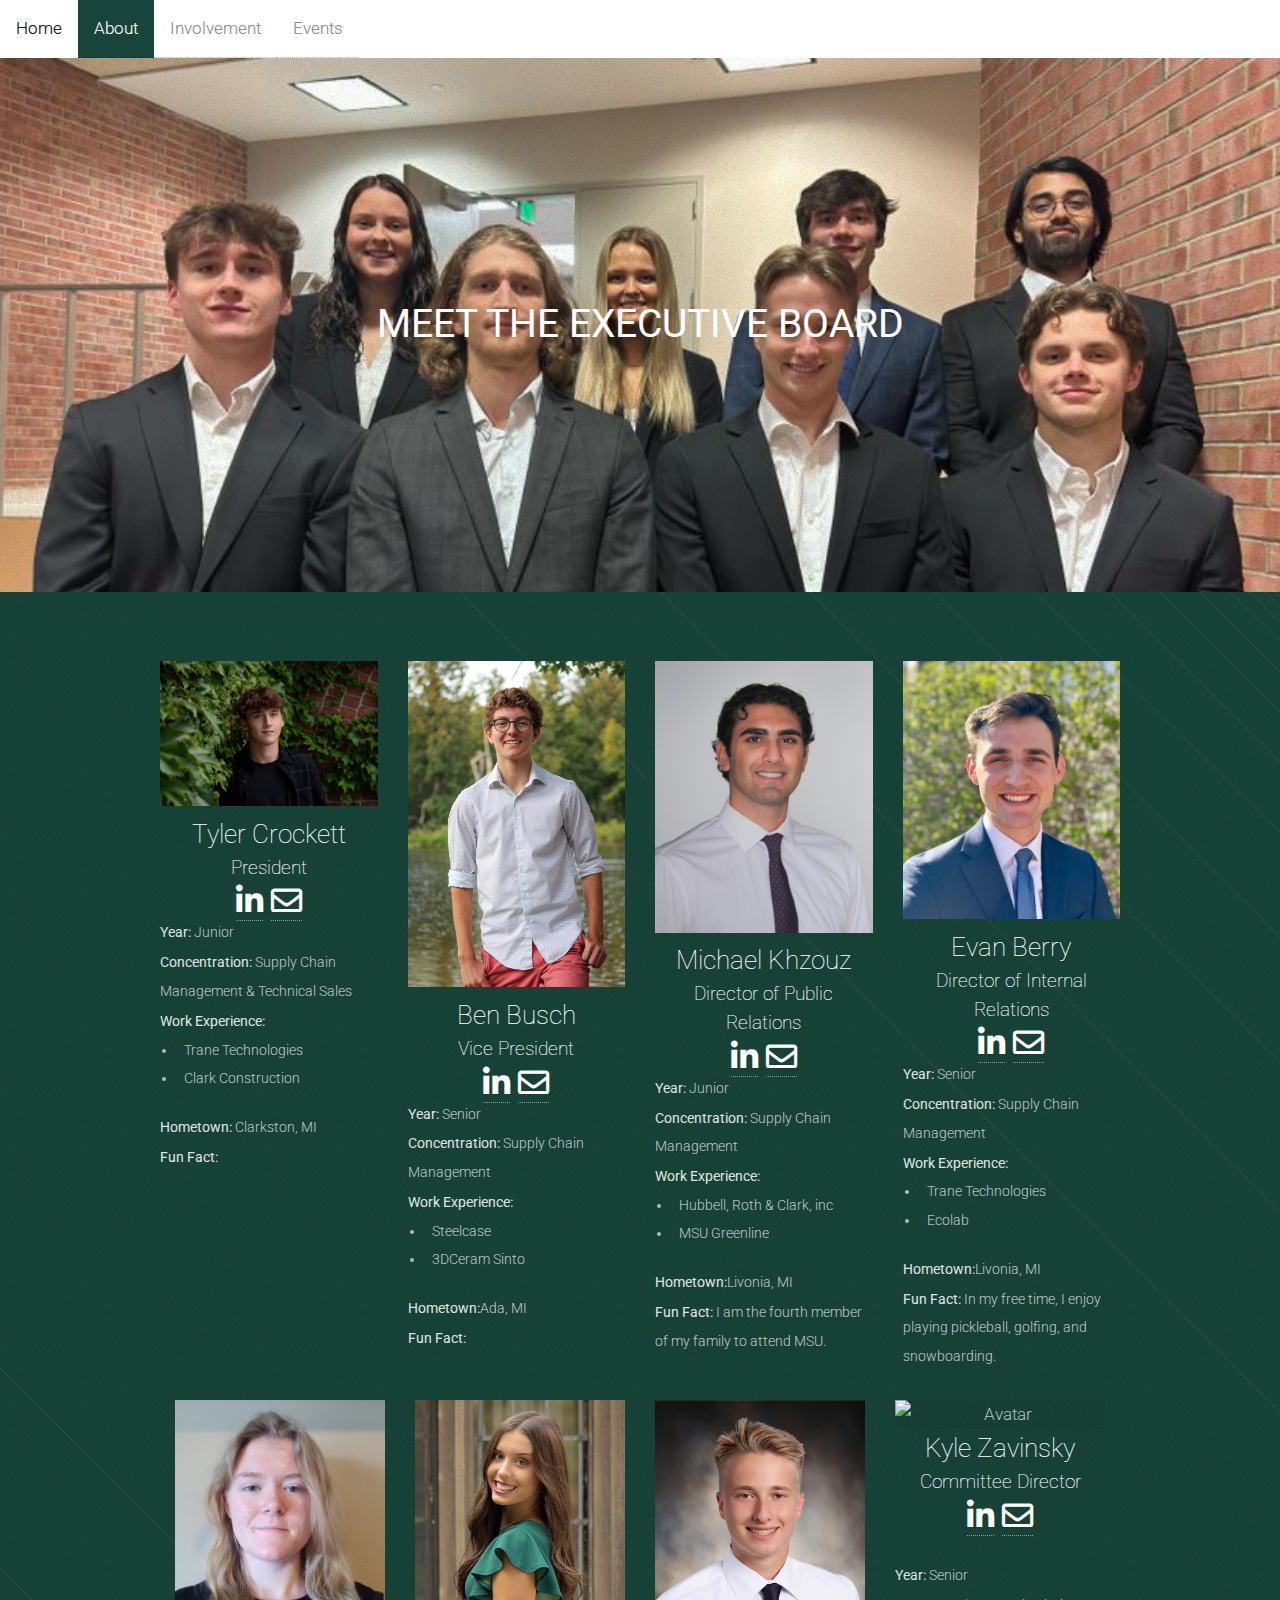
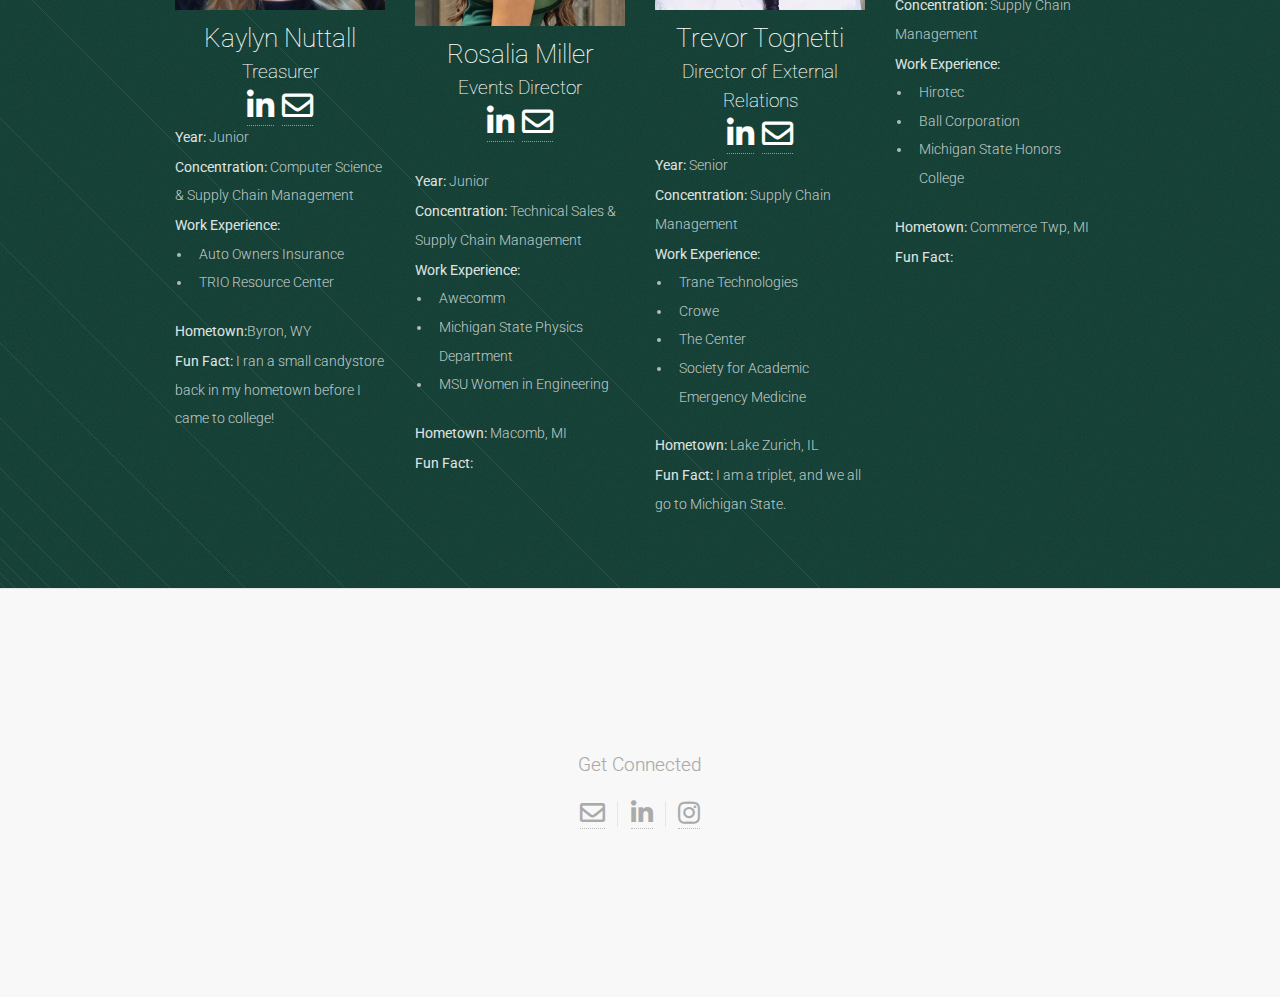
==== about.html @ 58bc1fdd "Update about.html" ====
<!DOCTYPE HTML>
<!--
	Tessellate by HTML5 UP
	html5up.net | @ajlkn
	Free for personal and commercial use under the CCA 3.0 license (html5up.net/license)
-->
<html>
	<head>
		<title>MSU SAES</title>
		<link rel="shortcut icon" type="image/png" href="images/SAES logo.png"/>
		<meta charset="utf-8" />
		<meta name="viewport" content="width=device-width, initial-scale=1, user-scalable=no" />
		<link rel="stylesheet" href="assets/css/main.css" />
	</head>
	<body class="is-preload">

		<div class="topnav">
		  <a href="index.html">Home</a>
		  <a class="active" href="about.html">About</a>
		  <a href="involvement.html">Involvement</a>
		  <a href="events.html">Events</a>
		</div>
		<!-- Header -->
			<section id="header2">
					<header>
						<h1 style="color:white"><strong>MEET THE EXECUTIVE BOARD</strong></h1>
					</header>
			</section>

		<!-- First -->
			<section id="first" class="main">


			<div class="content dark style3 featured">
				<div class="container">
					<div class="row">
						<div class="col-3 col-12-narrow">
							<section>
									<img src="images/Tyler.jpeg" alt="Avatar" class="image" style="width:100%">
									<header>
										<h3>Tyler Crockett</h3>
										<h2>President</h2>
										<p style="font-size:1.8em; text-align:center">
											<a href="https://www.linkedin.com/in/tylerjcrockett/" class="icon brands fa-linkedin-in"></a>
											<a href="mailto:crocke89@msu.edu" class="icon fa-envelope"></a>
										</p>
										<p><strong>Year: </strong>Junior</p>
										<p><strong>Concentration:</strong> Supply Chain Management & Technical Sales </p>
										<p><strong>Work Experience:</strong>
										<ul>
											<li>Trane Technologies</li>
											<li>Clark Construction</li>
								
										</ul>
									</p>
										<p><strong>Hometown:</strong> Clarkston, MI</p>
										<p><strong>Fun Fact:</strong></p>
									</header>
							</section>
						</div>
						<div class="col-3 col-12-narrow">
							<section>
									<img src="images/IMG_1429 - Ben Busch.jpeg" alt="Avatar" class="image" style="width:100%">
									<header>
										<h3>Ben Busch</h3>
										<h2>Vice President</h2>
										<p style="font-size:1.8em; text-align:center">
											<a href="https://www.linkedin.com/in/ben-busch-971100255/" class="icon brands fa-linkedin-in"></a>
											<a href="mailto:buschbe1@msu.edu" class="icon fa-envelope"></a>
										</p>
										<p><strong>Year: </strong>Senior</p>
										<p><strong>Concentration:</strong> Supply Chain Management</p>
										<p><strong>Work Experience:</strong>
											<ul>
												<li>Steelcase</li>
												<li>3DCeram Sinto</li>
											</ul>
										</p>
										<p><strong>Hometown:</strong>Ada, MI</p>
										<p><strong>Fun Fact:</strong></p>
									</header>
							</section>
						</div>
						<div class="col-3 col-12-narrow">
							<section>
									<img src="images/khzouz.jpg" alt="Avatar" class="image" style="width:100%">
									<header>
										<h3>Michael Khzouz</h3>
										<h2>Director of Public Relations</h2>
										<p style="font-size:1.8em; text-align:center">
											<a href="https://www.linkedin.com/in/michael-khzouz/" class="icon brands fa-linkedin-in"></a>
											<a href="mailto:khzouzmi@msu.edu" class="icon fa-envelope"></a>
										</p>
										<p><strong>Year: </strong>Junior</p>
										<p><strong>Concentration:</strong> Supply Chain Management</p>
										<p><strong>Work Experience:</strong>
											<ul>
												<li>Hubbell, Roth & Clark, inc</li>
												<li>MSU Greenline</li>
											
											</ul>
										</p>
										<p><strong>Hometown:</strong>Livonia, MI</p>
										<p><strong>Fun Fact:</strong> I am the fourth member of my family to attend MSU.</p>
									</header>
							</section>
						</div>
						<div class="col-3 col-12-narrow">
							<section>
									<img src="images/IMG_9378 - Evan Berry.jpeg" alt="Avatar" class="image" style="width:100%">
									<header>
										<h3>Evan Berry</h3>
										<h2>Director of Internal Relations</h2>
										<p style="font-size:1.8em; text-align:center">
											<a href="https://www.linkedin.com/in/evanberry-/" class="icon brands fa-linkedin-in"></a>
											<a href="mailto:berryev1@msu.edu" class="icon fa-envelope"></a>
										</p>
										<p><strong>Year: </strong>Senior</p>
										<p><strong>Concentration:</strong> Supply Chain Management</p>
										<p><strong>Work Experience:</strong>
											<ul>
												<li>Trane Technologies</li>
												<li>Ecolab</li>
											</ul>
										</p>
										<p><strong>Hometown:</strong>Livonia, MI</p>
										<p><strong>Fun Fact:</strong> In my free time, I enjoy playing pickleball, golfing, and snowboarding.</p>
									</header>
							</section>
						</div>

							<div class="container">
								<div class="row">
									<div class="col-3 col-12-narrow">
										<section>
												<img src="images/ID pic - Kaylyn Nuttall.jpg" alt="Avatar" class="image" style="width:100%">
												<header>
													<h3>Kaylyn Nuttall</h3>
													<h2>Treasurer</h2>
													<p style="font-size:1.8em; text-align:center">
														<a href="https://www.linkedin.com/in/kaylyn-nuttall-35b757290/" class="icon brands fa-linkedin-in"></a>
														<a href="mailto:nuttall8@msu.edu" class="icon fa-envelope"></a>
													</p>
													<p><strong>Year: </strong>Junior</p>
													<p><strong>Concentration:</strong> Computer Science & Supply Chain Management</p>
													<p><strong>Work Experience:</strong>
													<ul>
														<li>Auto Owners Insurance</li>
														<li>TRIO Resource Center</li>
													</ul>
												</p>
													<p><strong>Hometown:</strong>Byron, WY</p>
													<p><strong>Fun Fact:</strong> I ran a small candystore back in my hometown before I came to college!</p>
												</header>
										</section>
									</div>
									<div class="col-3 col-12-narrow">
										<section>
												<img src="images/img - Rosalia Miller.jpeg" alt="Avatar" class="image" style="width:100%">
												<header>
													<h3>Rosalia Miller</h3>
													<h2>Events Director</h2>
													<p style="font-size:1.8em; text-align:center">
														<a href="https://www.linkedin.com/in/rosalia-miller/" class="icon brands fa-linkedin-in"></a>
														<a href="mailto:mill3601@msu.edu" class="icon fa-envelope"></a>
													</p>
													<p></br><strong>Year: </strong>Junior</p>
													<p><strong>Concentration:</strong> Technical Sales & Supply Chain Management </p>
													<p><strong>Work Experience:</strong>
														<ul>
															<li>Awecomm</li>
															<li>Michigan State Physics Department</li>
															<li>MSU Women in Engineering</li>
														</ul>
													</p>
													<p><strong>Hometown:</strong> Macomb, MI</p>
													<p><strong>Fun Fact:</strong> </p>
												</header>
										</section>
									</div>
									<div class="col-3 col-12-narrow">
										<section>
												<img src="images/Trevor.jpg" alt="Avatar" class="image" style="width:100%">
												<header>
													<h3>Trevor Tognetti</h3>
													<h2>Director of External Relations</h2>
													<p style="font-size:1.8em; text-align:center">
														<a href="https://www.linkedin.com/in/trevortognetti/" class="icon brands fa-linkedin-in"></a>
														<a href="mailto:tognett4@msu.edu" class="icon fa-envelope"></a>
													</p>
													<p><strong>Year: </strong>Senior</p>
													<p><strong>Concentration:</strong> Supply Chain Management</p>
													<p><strong>Work Experience:</strong>
														<ul>
															<li>Trane Technologies</li>
															<li>Crowe</li>
															<li>The Center</li>
															<li>Society for Academic Emergency Medicine</li>
														</ul>
													</p>
													<p><strong>Hometown:</strong> Lake Zurich, IL</p>
													<p><strong>Fun Fact:</strong> I am a triplet, and we all go to Michigan State.</p>
												</header>
										</section>
									</div>
									<div class="col-3 col-12-narrow">
										<section>
												<img src="images/IMG - Kyle Zavinsky.PNG" alt="Avatar" class="image" style="width:100%">
												<header>
													<h3>Kyle Zavinsky</h3>
													<h2>Committee Director</h2>
													<p style="font-size:1.8em; text-align:center">
														<a href="https://www.linkedin.com/in/kyle-zavinsky-4867b0266/" class="icon brands fa-linkedin-in"></a>
														<a href="mailto:zavinsk2@msu.edu" class="icon fa-envelope"></a>
													</p>
													<p></br><strong>Year: </strong>Senior</p>
													<p><strong>Concentration:</strong> Supply Chain Management</p>
													<p><strong>Work Experience:</strong>
														<ul>
															<li>Hirotec</li>
															<li>Ball Corporation</li>
															<li>Michigan State Honors College</li>
													
														</ul>
													</p>
													<p><strong>Hometown:</strong> Commerce Twp, MI</p>
													<p><strong>Fun Fact:</strong></p>
												</header>
										</section>
									</div>







					</div>
				</div>
			</div>
		</div>
	</div>




			</section>


		<!-- Footer -->
		<section id="footer">
      <div class="copyright">
        <p style="text-align: center; font-size: 0.6em;">Get Connected</p>
        <ul class="menu">
          <li><a href="mailto:msusaes@gmail.com" class="icon fa-envelope"></a></li><li><a href="https://www.linkedin.com/company/msusaes/" class="icon brands fa-linkedin-in"></a></li><li><a href="https://www.instagram.com/msusaes/" class="icon brands fa-instagram"></a></li>
        </ul>
      </div>
    </section>

		<!-- Scripts -->
			<script src="assets/js/jquery.min.js"></script>
			<script src="assets/js/jquery.scrolly.min.js"></script>
			<script src="assets/js/browser.min.js"></script>
			<script src="assets/js/breakpoints.min.js"></script>
			<script src="assets/js/util.js"></script>
			<script src="assets/js/main.js"></script>

	</body>
</html>
---- assets/css/main.css ----
@import url("fontawesome-all.min.css");
@import url("https://fonts.googleapis.com/css?family=Roboto:100,100italic,300,300italic,400,400italic");

/*
	Tessellate by HTML5 UP
	html5up.net | @ajlkn
	Free for personal and commercial use under the CCA 3.0 license (html5up.net/license)
*/

html, body, div, span, applet, object,
iframe, h1, h2, h3, h4, h5, h6, p, blockquote,
pre, a, abbr, acronym, address, big, cite,
code, del, dfn, em, img, ins, kbd, q, s, samp,
small, strike, strong, sub, sup, tt, var, b,
u, i, center, dl, dt, dd, ol, ul, li, fieldset,
form, label, legend, table, caption, tbody,
tfoot, thead, tr, th, td, article, aside,
canvas, details, embed, figure, figcaption,
footer, header, hgroup, menu, nav, output, ruby,
section, summary, time, mark, audio, video {
	margin: 0;
	padding: 0;
	border: 0;
	font-size: 100%;
	font: inherit;
	vertical-align: baseline;}

article, aside, details, figcaption, figure,
footer, header, hgroup, menu, nav, section {
	display: block;}

body {
	line-height: 1;
}

ol, ul {
	list-style: none;

}

blockquote, q {
	quotes: none;
}

	blockquote:before, blockquote:after, q:before, q:after {
		content: '';
		content: none;
	}

table {
	border-collapse: collapse;
	border-spacing: 0;
}

body {
	-webkit-text-size-adjust: none;
}

mark {
	background-color: transparent;
	color: inherit;
}

input::-moz-focus-inner {
	border: 0;
	padding: 0;
}

input, select, textarea {
	-moz-appearance: none;
	-webkit-appearance: none;
	-ms-appearance: none;
	appearance: none;
}

/* Basic */

	@-ms-viewport {
		width: device-width;
	}

	html {
		box-sizing: border-box;
	}

	*, *:before, *:after {
		box-sizing: inherit;
	}

	body {
		background: #F8F8F8;
		font-family: 'Roboto', sans-serif;
		font-weight: 300;
		font-size: 17pt;
		line-height: 1.75em;
		color: #888;
		-webkit-text-stroke: 0.1px;
	}

		body.is-preload *, body.is-preload *:before, body.is-preload *:after {
			-moz-animation: none !important;
			-webkit-animation: none !important;
			-ms-animation: none !important;
			animation: none !important;
			-moz-transition: none !important;
			-webkit-transition: none !important;
			-ms-transition: none !important;
			transition: none !important;
		}

	.dark {
		color: #aaa;
		color: rgba(255, 255, 255, 0.65);
	}

	input, textarea, select {
		font-family: 'Roboto', sans-serif;
		font-weight: 300;
		font-size: 17pt;
		line-height: 1.75em;
		color: #888;
		-webkit-text-stroke: 0.1px;
	}

	h1, h2, h3, h4, h5, h6 {
		color: #666;
		margin: 0 0 1em 0;
		font-weight: 100;
		line-height: 1.5em;
	}

	h1 a, h2 a, h3 a, h4 a, h5 a, h6 a {
		color: inherit;
		text-decoration: none;
	}

	.dark h1, .dark h2, .dark h3, .dark h4, .dark h5, .dark h6 {
		color: #fff;
	}

	strong, b {
		font-weight: 400;
		color: inherit;
	}

	.dark strong, .dark b {
		color: #fff;
		color: rgba(255, 255, 255, 0.85);
	}

	em, i {
		font-style: italic;
	}

	a {
		-moz-transition: border-bottom-color 0.25s ease-in-out;
		-webkit-transition: border-bottom-color 0.25s ease-in-out;
		-ms-transition: border-bottom-color 0.25s ease-in-out;
		transition: border-bottom-color 0.25s ease-in-out;
		color: inherit;
		text-decoration: none;
		border-bottom: dotted 1px rgba(0, 0, 0, 0.25);
	}

		a:hover {
			border-bottom-color: rgba(0, 0, 0, 0);
		}

	.dark a {
		color: #fff;
		border-bottom-color: rgba(255, 255, 255, 0.5);
	}

		.dark a:hover {
			border-bottom-color: rgba(255, 255, 255, 0);
		}

	sub {
		position: relative;
		top: 0.5em;
		font-size: 0.8em;
	}

	sup {
		position: relative;
		top: -0.5em;
		font-size: 0.8em;
	}

	hr {
		border: 0;
		border-top: solid 1px #e6e6e6;
		margin: 2em 0 2em 0;
	}

	.dark hr {
		border-top-color: rgba(255, 255, 255, 0.5);
	}

	blockquote {
		border-left: solid 0.25em #e6e6e6;
		padding: 1em 0 1em 2em;
		font-style: italic;
	}

	.dark blockquote {
		border-left-color: rgba(255, 255, 255, 0.5);
	}

	p, ul, ol, dl, table {
		margin-bottom: 1em;
	}

	p {
		text-align: justify;
	}

	header {
		margin-bottom: 1em;
	}

		header h1, header h2, header h3, header h4, header h5, header h6 {
			margin: 0;
		}

		header p {
			display: block;
			margin: 0;
			padding: 0.1em 0 0 0;
		}

	footer {
		padding-top: 1.5em;
	}

	br.clear {
		clear: both;
	}

	.featured {
		text-align: center;
	}

		.featured p {
			text-align: center;
		}

/* iFrame */
iframe {
    display: block;
    border-style:none;
}

/* Container */

	.container {
		margin: 0 auto;
		max-width: 100%;
		width: 1360px;
	}

		.container.medium {
			width: 1020px;
		}

		@media screen and (max-width: 1680px) {

			.container {
				width: 1200px;
			}

				.container.medium {
					width: 900px;
				}

		}

		@media screen and (max-width: 1280px) {

			.container {
				width: 960px;
			}

				.container.medium {
					width: 720px;
				}

		}

		@media screen and (max-width: 1000px) {

			.container {
				width: 100% !important;
			}

		}

/* Row */

	.row {
		display: flex;
		flex-wrap: wrap;
		box-sizing: border-box;
		align-items: stretch;
	}

		.row > * {
			box-sizing: border-box;
		}

		.row.gtr-uniform > * > :last-child {
			margin-bottom: 0;
		}

		.row.aln-left {
			justify-content: flex-start;
		}

		.row.aln-center {
			justify-content: center;
		}

		.row.aln-right {
			justify-content: flex-end;
		}

		.row.aln-top {
			align-items: flex-start;
		}

		.row.aln-middle {
			align-items: center;
		}

		.row.aln-bottom {
			align-items: flex-end;
		}

		.row > .imp {
			order: -1;
		}

		.row > .col-1 {
			width: 8.33333%;
		}

		.row > .off-1 {
			margin-left: 8.33333%;
		}

		.row > .col-2 {
			width: 16.66667%;
		}

		.row > .off-2 {
			margin-left: 16.66667%;
		}

		.row > .col-20 {
			width: 20%;
		}

		.row > .off-20 {
			margin-left: 20%;
		}

		.row > .col-3 {
			width: 25%;
		}

		.row > .off-3 {
			margin-left: 25%;
		}

		.row > .col-4 {
			width: 33.33333%;
		}

		.row > .off-4 {
			margin-left: 33.33333%;
		}

		.row > .col-5 {
			width: 41.66667%;
		}

		.row > .off-5 {
			margin-left: 41.66667%;
		}

		.row > .col-6 {
			width: 50%;
		}

		.row > .off-6 {
			margin-left: 50%;
		}

		.row > .col-7 {
			width: 58.33333%;
		}

		.row > .off-7 {
			margin-left: 58.33333%;
		}

		.row > .col-8 {
			width: 66.66667%;
		}

		.row > .off-8 {
			margin-left: 66.66667%;
		}

		.row > .col-9 {
			width: 75%;
		}

		.row > .off-9 {
			margin-left: 75%;
		}

		.row > .col-10 {
			width: 83.33333%;
		}

		.row > .off-10 {
			margin-left: 83.33333%;
		}

		.row > .col-11 {
			width: 91.66667%;
		}

		.row > .off-11 {
			margin-left: 91.66667%;
		}

		.row > .col-12 {
			width: 100%;
		}

		.row > .off-12 {
			margin-left: 100%;
		}

		.row.gtr-0 {
			margin-top: 0px;
			margin-left: 0px;
		}

			.row.gtr-0 > * {
				padding: 0px 0 0 0px;
			}

			.row.gtr-0.gtr-uniform {
				margin-top: 0px;
			}

				.row.gtr-0.gtr-uniform > * {
					padding-top: 0px;
				}

		.row.gtr-25 {
			margin-top: -12.5px;
			margin-left: -12.5px;
		}

			.row.gtr-25 > * {
				padding: 12.5px 0 0 12.5px;
			}

			.row.gtr-25.gtr-uniform {
				margin-top: -12.5px;
			}

				.row.gtr-25.gtr-uniform > * {
					padding-top: 12.5px;
				}

		.row.gtr-50 {
			margin-top: -25px;
			margin-left: -25px;
		}

			.row.gtr-50 > * {
				padding: 25px 0 0 25px;
			}

			.row.gtr-50.gtr-uniform {
				margin-top: -25px;
			}

				.row.gtr-50.gtr-uniform > * {
					padding-top: 25px;
				}

		.row {
			margin-top: -50px;
			margin-left: -50px;
		}

			.row > * {
				padding: 50px 0 0 50px;
			}

			.row.gtr-uniform {
				margin-top: -50px;
			}

				.row.gtr-uniform > * {
					padding-top: 50px;
				}

		.row.gtr-150 {
			margin-top: -75px;
			margin-left: -75px;
		}

			.row.gtr-150 > * {
				padding: 75px 0 0 75px;
			}

			.row.gtr-150.gtr-uniform {
				margin-top: -75px;
			}

				.row.gtr-150.gtr-uniform > * {
					padding-top: 75px;
				}

		.row.gtr-200 {
			margin-top: -100px;
			margin-left: -100px;
		}

			.row.gtr-200 > * {
				padding: 100px 0 0 100px;
			}

			.row.gtr-200.gtr-uniform {
				margin-top: -100px;
			}

				.row.gtr-200.gtr-uniform > * {
					padding-top: 100px;
				}

		@media screen and (max-width: 1680px) {

			.row {
				display: flex;
				flex-wrap: wrap;
				box-sizing: border-box;
				align-items: stretch;
			}

				.row > * {
					box-sizing: border-box;
				}

				.row.gtr-uniform > * > :last-child {
					margin-bottom: 0;
				}

				.row.aln-left {
					justify-content: flex-start;
				}

				.row.aln-center {
					justify-content: center;
				}

				.row.aln-right {
					justify-content: flex-end;
				}

				.row.aln-top {
					align-items: flex-start;
				}

				.row.aln-middle {
					align-items: center;
				}

				.row.aln-bottom {
					align-items: flex-end;
				}

				.row > .imp-wide {
					order: -1;
				}

				.row > .col-1-wide {
					width: 8.33333%;
				}

				.row > .off-1-wide {
					margin-left: 8.33333%;
				}

				.row > .col-2-wide {
					width: 16.66667%;
				}

				.row > .off-2-wide {
					margin-left: 16.66667%;
				}

				.row > .col-3-wide {
					width: 25%;
				}

				.row > .off-3-wide {
					margin-left: 25%;
				}

				.row > .col-4-wide {
					width: 33.33333%;
				}

				.row > .off-4-wide {
					margin-left: 33.33333%;
				}

				.row > .col-5-wide {
					width: 41.66667%;
				}

				.row > .off-5-wide {
					margin-left: 41.66667%;
				}

				.row > .col-6-wide {
					width: 50%;
				}

				.row > .off-6-wide {
					margin-left: 50%;
				}

				.row > .col-7-wide {
					width: 58.33333%;
				}

				.row > .off-7-wide {
					margin-left: 58.33333%;
				}

				.row > .col-8-wide {
					width: 66.66667%;
				}

				.row > .off-8-wide {
					margin-left: 66.66667%;
				}

				.row > .col-9-wide {
					width: 75%;
				}

				.row > .off-9-wide {
					margin-left: 75%;
				}

				.row > .col-10-wide {
					width: 83.33333%;
				}

				.row > .off-10-wide {
					margin-left: 83.33333%;
				}

				.row > .col-11-wide {
					width: 91.66667%;
				}

				.row > .off-11-wide {
					margin-left: 91.66667%;
				}

				.row > .col-12-wide {
					width: 100%;
				}

				.row > .off-12-wide {
					margin-left: 100%;
				}

				.row.gtr-0 {
					margin-top: 0px;
					margin-left: 0px;
				}

					.row.gtr-0 > * {
						padding: 0px 0 0 0px;
					}

					.row.gtr-0.gtr-uniform {
						margin-top: 0px;
					}

						.row.gtr-0.gtr-uniform > * {
							padding-top: 0px;
						}

				.row.gtr-25 {
					margin-top: -10px;
					margin-left: -10px;
				}

					.row.gtr-25 > * {
						padding: 10px 0 0 10px;
					}

					.row.gtr-25.gtr-uniform {
						margin-top: -10px;
					}

						.row.gtr-25.gtr-uniform > * {
							padding-top: 10px;
						}

				.row.gtr-50 {
					margin-top: -20px;
					margin-left: -20px;
				}

					.row.gtr-50 > * {
						padding: 20px 0 0 20px;
					}

					.row.gtr-50.gtr-uniform {
						margin-top: -20px;
					}

						.row.gtr-50.gtr-uniform > * {
							padding-top: 20px;
						}

				.row {
					margin-top: -40px;
					margin-left: -40px;
				}

					.row > * {
						padding: 40px 0 0 40px;
					}

					.row.gtr-uniform {
						margin-top: -40px;
					}

						.row.gtr-uniform > * {
							padding-top: 40px;
						}

				.row.gtr-150 {
					margin-top: -60px;
					margin-left: -60px;
				}

					.row.gtr-150 > * {
						padding: 60px 0 0 60px;
					}

					.row.gtr-150.gtr-uniform {
						margin-top: -60px;
					}

						.row.gtr-150.gtr-uniform > * {
							padding-top: 60px;
						}

				.row.gtr-200 {
					margin-top: -80px;
					margin-left: -80px;
				}

					.row.gtr-200 > * {
						padding: 80px 0 0 80px;
					}

					.row.gtr-200.gtr-uniform {
						margin-top: -80px;
					}

						.row.gtr-200.gtr-uniform > * {
							padding-top: 80px;
						}

		}

		@media screen and (max-width: 1280px) {

			.row {
				display: flex;
				flex-wrap: wrap;
				box-sizing: border-box;
				align-items: stretch;
			}

				.row > * {
					box-sizing: border-box;
				}

				.row.gtr-uniform > * > :last-child {
					margin-bottom: 0;
				}

				.row.aln-left {
					justify-content: flex-start;
				}

				.row.aln-center {
					justify-content: center;
				}

				.row.aln-right {
					justify-content: flex-end;
				}

				.row.aln-top {
					align-items: flex-start;
				}

				.row.aln-middle {
					align-items: center;
				}

				.row.aln-bottom {
					align-items: flex-end;
				}

				.row > .imp-normal {
					order: -1;
				}

				.row > .col-1-normal {
					width: 8.33333%;
				}

				.row > .off-1-normal {
					margin-left: 8.33333%;
				}

				.row > .col-2-normal {
					width: 16.66667%;
				}

				.row > .off-2-normal {
					margin-left: 16.66667%;
				}

				.row > .col-3-normal {
					width: 25%;
				}

				.row > .off-3-normal {
					margin-left: 25%;
				}

				.row > .col-4-normal {
					width: 33.33333%;
				}

				.row > .off-4-normal {
					margin-left: 33.33333%;
				}

				.row > .col-5-normal {
					width: 41.66667%;
				}

				.row > .off-5-normal {
					margin-left: 41.66667%;
				}

				.row > .col-6-normal {
					width: 50%;
				}

				.row > .off-6-normal {
					margin-left: 50%;
				}

				.row > .col-7-normal {
					width: 58.33333%;
				}

				.row > .off-7-normal {
					margin-left: 58.33333%;
				}

				.row > .col-8-normal {
					width: 66.66667%;
				}

				.row > .off-8-normal {
					margin-left: 66.66667%;
				}

				.row > .col-9-normal {
					width: 75%;
				}

				.row > .off-9-normal {
					margin-left: 75%;
				}

				.row > .col-10-normal {
					width: 83.33333%;
				}

				.row > .off-10-normal {
					margin-left: 83.33333%;
				}

				.row > .col-11-normal {
					width: 91.66667%;
				}

				.row > .off-11-normal {
					margin-left: 91.66667%;
				}

				.row > .col-12-normal {
					width: 100%;
				}

				.row > .off-12-normal {
					margin-left: 100%;
				}

				.row.gtr-0 {
					margin-top: 0px;
					margin-left: 0px;
				}

					.row.gtr-0 > * {
						padding: 0px 0 0 0px;
					}

					.row.gtr-0.gtr-uniform {
						margin-top: 0px;
					}

						.row.gtr-0.gtr-uniform > * {
							padding-top: 0px;
						}

				.row.gtr-25 {
					margin-top: -7.5px;
					margin-left: -7.5px;
				}

					.row.gtr-25 > * {
						padding: 7.5px 0 0 7.5px;
					}

					.row.gtr-25.gtr-uniform {
						margin-top: -7.5px;
					}

						.row.gtr-25.gtr-uniform > * {
							padding-top: 7.5px;
						}

				.row.gtr-50 {
					margin-top: -15px;
					margin-left: -15px;
				}

					.row.gtr-50 > * {
						padding: 15px 0 0 15px;
					}

					.row.gtr-50.gtr-uniform {
						margin-top: -15px;
					}

						.row.gtr-50.gtr-uniform > * {
							padding-top: 15px;
						}

				.row {
					margin-top: -30px;
					margin-left: -30px;
				}

					.row > * {
						padding: 30px 0 0 30px;
					}

					.row.gtr-uniform {
						margin-top: -30px;
					}

						.row.gtr-uniform > * {
							padding-top: 30px;
						}

				.row.gtr-150 {
					margin-top: -45px;
					margin-left: -45px;
				}

					.row.gtr-150 > * {
						padding: 45px 0 0 45px;
					}

					.row.gtr-150.gtr-uniform {
						margin-top: -45px;
					}

						.row.gtr-150.gtr-uniform > * {
							padding-top: 45px;
						}

				.row.gtr-200 {
					margin-top: -60px;
					margin-left: -60px;
				}

					.row.gtr-200 > * {
						padding: 60px 0 0 60px;
					}

					.row.gtr-200.gtr-uniform {
						margin-top: -60px;
					}

						.row.gtr-200.gtr-uniform > * {
							padding-top: 60px;
						}

		}

		@media screen and (max-width: 1000px) {

			.row {
				display: flex;
				flex-wrap: wrap;
				box-sizing: border-box;
				align-items: stretch;
			}

				.row > * {
					box-sizing: border-box;
				}

				.row.gtr-uniform > * > :last-child {
					margin-bottom: 0;
				}

				.row.aln-left {
					justify-content: flex-start;
				}

				.row.aln-center {
					justify-content: center;
				}

				.row.aln-right {
					justify-content: flex-end;
				}

				.row.aln-top {
					align-items: flex-start;
				}

				.row.aln-middle {
					align-items: center;
				}

				.row.aln-bottom {
					align-items: flex-end;
				}

				.row > .imp-narrow {
					order: -1;
				}

				.row > .col-20-narrow {
					width: 20%;
				}

				.row > .off-20-narrow {
					margin-left: 20%;
				}


				.row > .col-1-narrow {
					width: 8.33333%;
				}

				.row > .off-1-narrow {
					margin-left: 8.33333%;
				}

				.row > .col-2-narrow {
					width: 16.66667%;
				}

				.row > .off-2-narrow {
					margin-left: 16.66667%;
				}

				.row > .col-3-narrow {
					width: 25%;
				}

				.row > .off-3-narrow {
					margin-left: 25%;
				}

				.row > .col-4-narrow {
					width: 33.33333%;
				}

				.row > .off-4-narrow {
					margin-left: 33.33333%;
				}

				.row > .col-5-narrow {
					width: 41.66667%;
				}

				.row > .off-5-narrow {
					margin-left: 41.66667%;
				}

				.row > .col-6-narrow {
					width: 50%;
				}

				.row > .off-6-narrow {
					margin-left: 50%;
				}

				.row > .col-7-narrow {
					width: 58.33333%;
				}

				.row > .off-7-narrow {
					margin-left: 58.33333%;
				}

				.row > .col-8-narrow {
					width: 66.66667%;
				}

				.row > .off-8-narrow {
					margin-left: 66.66667%;
				}

				.row > .col-9-narrow {
					width: 75%;
				}

				.row > .off-9-narrow {
					margin-left: 75%;
				}

				.row > .col-10-narrow {
					width: 83.33333%;
				}

				.row > .off-10-narrow {
					margin-left: 83.33333%;
				}

				.row > .col-11-narrow {
					width: 91.66667%;
				}

				.row > .off-11-narrow {
					margin-left: 91.66667%;
				}

				.row > .col-12-narrow {
					width: 100%;
				}

				.row > .off-12-narrow {
					margin-left: 100%;
				}

				.row.gtr-0 {
					margin-top: 0px;
					margin-left: 0px;
				}

					.row.gtr-0 > * {
						padding: 0px 0 0 0px;
					}

					.row.gtr-0.gtr-uniform {
						margin-top: 0px;
					}

						.row.gtr-0.gtr-uniform > * {
							padding-top: 0px;
						}

				.row.gtr-25 {
					margin-top: -6.25px;
					margin-left: -6.25px;
				}

					.row.gtr-25 > * {
						padding: 6.25px 0 0 6.25px;
					}

					.row.gtr-25.gtr-uniform {
						margin-top: -6.25px;
					}

						.row.gtr-25.gtr-uniform > * {
							padding-top: 6.25px;
						}

				.row.gtr-50 {
					margin-top: -12.5px;
					margin-left: -12.5px;
				}

					.row.gtr-50 > * {
						padding: 12.5px 0 0 12.5px;
					}

					.row.gtr-50.gtr-uniform {
						margin-top: -12.5px;
					}

						.row.gtr-50.gtr-uniform > * {
							padding-top: 12.5px;
						}

				.row {
					margin-top: -25px;
					margin-left: -25px;
				}

					.row > * {
						padding: 25px 0 0 25px;
					}

					.row.gtr-uniform {
						margin-top: -25px;
					}

						.row.gtr-uniform > * {
							padding-top: 25px;
						}

				.row.gtr-150 {
					margin-top: -37.5px;
					margin-left: -37.5px;
				}

					.row.gtr-150 > * {
						padding: 37.5px 0 0 37.5px;
					}

					.row.gtr-150.gtr-uniform {
						margin-top: -37.5px;
					}

						.row.gtr-150.gtr-uniform > * {
							padding-top: 37.5px;
						}

				.row.gtr-200 {
					margin-top: -50px;
					margin-left: -50px;
				}

					.row.gtr-200 > * {
						padding: 50px 0 0 50px;
					}

					.row.gtr-200.gtr-uniform {
						margin-top: -50px;
					}

						.row.gtr-200.gtr-uniform > * {
							padding-top: 50px;
						}

		}

		@media screen and (max-width: 736px) {

			.row {
				display: flex;
				flex-wrap: wrap;
				box-sizing: border-box;
				align-items: stretch;
			}

				.row > * {
					box-sizing: border-box;
				}

				.row.gtr-uniform > * > :last-child {
					margin-bottom: 0;
				}

				.row.aln-left {
					justify-content: flex-start;
				}

				.row.aln-center {
					justify-content: center;
				}

				.row.aln-right {
					justify-content: flex-end;
				}

				.row.aln-top {
					align-items: flex-start;
				}

				.row.aln-middle {
					align-items: center;
				}

				.row.aln-bottom {
					align-items: flex-end;
				}

				.row > .imp-mobile {
					order: -1;
				}

				.row > .col-1-mobile {
					width: 8.33333%;
				}

				.row > .off-1-mobile {
					margin-left: 8.33333%;
				}

				.row > .col-2-mobile {
					width: 16.66667%;
				}

				.row > .off-2-mobile {
					margin-left: 16.66667%;
				}

				.row > .col-20-mobile {
					width: 20%;
				}

				.row > .off-20-mobile {
					margin-left: 20%;
				}

				.row > .col-3-mobile {
					width: 25%;
				}

				.row > .off-3-mobile {
					margin-left: 25%;
				}

				.row > .col-4-mobile {
					width: 33.33333%;
				}

				.row > .off-4-mobile {
					margin-left: 33.33333%;
				}

				.row > .col-5-mobile {
					width: 41.66667%;
				}

				.row > .off-5-mobile {
					margin-left: 41.66667%;
				}

				.row > .col-6-mobile {
					width: 50%;
				}

				.row > .off-6-mobile {
					margin-left: 50%;
				}

				.row > .col-7-mobile {
					width: 58.33333%;
				}

				.row > .off-7-mobile {
					margin-left: 58.33333%;
				}

				.row > .col-8-mobile {
					width: 66.66667%;
				}

				.row > .off-8-mobile {
					margin-left: 66.66667%;
				}

				.row > .col-9-mobile {
					width: 75%;
				}

				.row > .off-9-mobile {
					margin-left: 75%;
				}

				.row > .col-10-mobile {
					width: 83.33333%;
				}

				.row > .off-10-mobile {
					margin-left: 83.33333%;
				}

				.row > .col-11-mobile {
					width: 91.66667%;
				}

				.row > .off-11-mobile {
					margin-left: 91.66667%;
				}

				.row > .col-12-mobile {
					width: 100%;
				}

				.row > .off-12-mobile {
					margin-left: 100%;
				}

				.row.gtr-0 {
					margin-top: 0px;
					margin-left: 0px;
				}

					.row.gtr-0 > * {
						padding: 0px 0 0 0px;
					}

					.row.gtr-0.gtr-uniform {
						margin-top: 0px;
					}

						.row.gtr-0.gtr-uniform > * {
							padding-top: 0px;
						}

				.row.gtr-25 {
					margin-top: -5px;
					margin-left: -5px;
				}

					.row.gtr-25 > * {
						padding: 5px 0 0 5px;
					}

					.row.gtr-25.gtr-uniform {
						margin-top: -5px;
					}

						.row.gtr-25.gtr-uniform > * {
							padding-top: 5px;
						}

				.row.gtr-50 {
					margin-top: -10px;
					margin-left: -10px;
				}

					.row.gtr-50 > * {
						padding: 10px 0 0 10px;
					}

					.row.gtr-50.gtr-uniform {
						margin-top: -10px;
					}

						.row.gtr-50.gtr-uniform > * {
							padding-top: 10px;
						}

				.row {
					margin-top: -20px;
					margin-left: -20px;
				}

					.row > * {
						padding: 20px 0 0 20px;
					}

					.row.gtr-uniform {
						margin-top: -20px;
					}

						.row.gtr-uniform > * {
							padding-top: 20px;
						}

				.row.gtr-150 {
					margin-top: -30px;
					margin-left: -30px;
				}

					.row.gtr-150 > * {
						padding: 30px 0 0 30px;
					}

					.row.gtr-150.gtr-uniform {
						margin-top: -30px;
					}

						.row.gtr-150.gtr-uniform > * {
							padding-top: 30px;
						}

				.row.gtr-200 {
					margin-top: -40px;
					margin-left: -40px;
				}

					.row.gtr-200 > * {
						padding: 40px 0 0 40px;
					}

					.row.gtr-200.gtr-uniform {
						margin-top: -40px;
					}

						.row.gtr-200.gtr-uniform > * {
							padding-top: 40px;
						}

		}

/* Sections/Article */

	section,
	article {
		margin-bottom: 3em;
	}

	section > :last-child,
	article > :last-child,
	section:last-child,
	article:last-child {
		margin-bottom: 0;
	}

	.row > section,
	.row > article {
		margin-bottom: 0;
	}

/* Image */

	.image {
		position: relative;
		display: inline-block;
		border: 0;
	}

		.image:after {
			content: '';
			position: absolute;
			left: 0;
			top: 0;
			width: 100%;
			height: 100%;
			background: url("images/overlay.png");
		}

		.image img {
			display: block;
			width: 100%;
			border-radius: 0.5em;
		}

		.image.featured {
			display: block;
			width: 100%;
			margin: 0 0 2em 0;
		}

		.image.fit {
			display: block;
			width: 100%;
		}

		.image.left {
			float: left;
			margin: 0 2em 2em 0;
		}

		.image.centered {
			display: block;
			margin: 0 0 2em 0;
		}

			.image.centered img {
				margin: 0 auto;
				width: auto;
			}

/* List */

	ul {
		list-style: disc;
		padding-left: 1em;
	}

		ul li {
			padding-left: 0.5em;
			font-size: 0.8em;
			text-align: left;
		}

	ol {
		list-style: decimal;
		padding-left: 1.25em;
	}

		ol li {
			padding-left: 0.25em;
		}

/* Icons */

	ul.icons {
		cursor: default;
		list-style: none;
		padding-left: 0;
	}

	ul.icons li {
	display: inline-block;
	padding: 0 1em 0 0; }
	ul.icons li:last-child {
		padding-right: 0; }
	ul.icons li .icon {
		color: inherit; }
		ul.icons li .icon:before {
			font-size: 1.25em; }

		ul.icons a {
			-moz-transition: background-color 0.25s ease-in-out;
			-webkit-transition: background-color 0.25s ease-in-out;
			-ms-transition: background-color 0.25s ease-in-out;
			transition: background-color 0.25s ease-in-out;
			display: inline-block;
			width: 2.75em;
			height: 2.75em;
			line-height: 2.8em;
			text-align: left;
			border: 0;
			box-shadow: inset 0 0 0 1px #e6e6e6;
			border-radius: 100%;
			color: #aaa;
		}

			ul.icons a:hover {
				background: rgba(0, 0, 0, 0.025);
			}

/* Menu */

	ul.menu {
		cursor: default;
		list-style: none;
		padding-left: 0;
	}

		ul.menu li {
			display: inline-block;
			line-height: 1em;
			border-left: solid 1px #e6e6e6;
			padding: 0 0 0 0.5em;
			margin: 0 0 0 0.5em;
		}

			ul.menu li:first-child {
				border-left: 0;
				padding-left: 0;
				margin-left: 0;
			}

/* Actions */

	ul.actions {
		display: -moz-flex;
		display: -webkit-flex;
		display: -ms-flex;
		display: flex;
		cursor: default;
		list-style: none;
		margin-left: -1em;
		padding-left: 0;
	}

		ul.actions li {
			padding: 0 0 0 1em;
			vertical-align: middle;
		}

		ul.actions.special {
			-moz-justify-content: center;
			-webkit-justify-content: center;
			-ms-justify-content: center;
			justify-content: center;
			width: 100%;
			margin-left: 0;
		}

			ul.actions.special li:first-child {
				padding-left: 0;
			}

		ul.actions.stacked {
			-moz-flex-direction: column;
			-webkit-flex-direction: column;
			-ms-flex-direction: column;
			flex-direction: column;
			margin-left: 0;
		}

			ul.actions.stacked li {
				padding: 1.25em 0 0 0;
			}

				ul.actions.stacked li:first-child {
					padding-top: 0;
				}

		ul.actions.fit {
			width: calc(100% + 1em);
		}

			ul.actions.fit li {
				-moz-flex-grow: 1;
				-webkit-flex-grow: 1;
				-ms-flex-grow: 1;
				flex-grow: 1;
				-moz-flex-shrink: 1;
				-webkit-flex-shrink: 1;
				-ms-flex-shrink: 1;
				flex-shrink: 1;
				width: 100%;
			}

				ul.actions.fit li > * {
					width: 100%;
				}

			ul.actions.fit.stacked {
				width: 100%;
			}

		@media screen and (max-width: 1000px) {

			ul.actions {
				-moz-justify-content: center;
				-webkit-justify-content: center;
				-ms-justify-content: center;
				justify-content: center;
				width: 100%;
				margin-left: 0;
			}

				ul.actions li:first-child {
					padding-left: 0;
				}

		}

		@media screen and (max-width: 736px) {

			ul.actions:not(.fixed) {
				-moz-flex-direction: column;
				-webkit-flex-direction: column;
				-ms-flex-direction: column;
				flex-direction: column;
				margin-left: 0;
				width: 100% !important;
			}

				ul.actions:not(.fixed) li {
					-moz-flex-grow: 1;
					-webkit-flex-grow: 1;
					-ms-flex-grow: 1;
					flex-grow: 1;
					-moz-flex-shrink: 1;
					-webkit-flex-shrink: 1;
					-ms-flex-shrink: 1;
					flex-shrink: 1;
					padding: 1em 0 0 0;
					text-align: left;
					width: 100%;
				}

					ul.actions:not(.fixed) li > * {
						width: 100%;
					}

					ul.actions:not(.fixed) li:first-child {
						padding-top: 0;
					}

					ul.actions:not(.fixed) li input[type="submit"],
					ul.actions:not(.fixed) li input[type="reset"],
					ul.actions:not(.fixed) li input[type="button"],
					ul.actions:not(.fixed) li button,
					ul.actions:not(.fixed) li .button {
						width: 100%;
					}

						ul.actions:not(.fixed) li input[type="submit"].icon:before,
						ul.actions:not(.fixed) li input[type="reset"].icon:before,
						ul.actions:not(.fixed) li input[type="button"].icon:before,
						ul.actions:not(.fixed) li button.icon:before,
						ul.actions:not(.fixed) li .button.icon:before {
							margin-left: -0.5em;
						}

		}

/* Form */

	form .actions {
		margin-bottom: 0;
	}

	form label {
		display: block;
	}

	form input[type="text"],
	form input[type="email"],
	form input[type="password"],
	form select,
	form .select,
	form textarea {
		-moz-transition: all 0.25s ease-in-out;
		-webkit-transition: all 0.25s ease-in-out;
		-ms-transition: all 0.25s ease-in-out;
		transition: all 0.25s ease-in-out;
		-moz-appearance: none;
		-webkit-appearance: none;
		-ms-appearance: none;
		appearance: none;
		display: block;
		box-shadow: inset 0 0 0 1px #e6e6e6;
		background: #f8f8f8;
		width: 100%;
		padding: 0.85em 1em 0.85em 1em;
		border-radius: 0.25em;
		border: 0;
	}

		form input[type="text"]:focus,
		form input[type="email"]:focus,
		form input[type="password"]:focus,
		form select:focus,
		form .select:focus,
		form textarea:focus {
			outline: 0;
			box-shadow: inset 0 0 0 1px #afd9e0;
			background: #fcfcfc;
		}

	form input[type="text"],
	form input[type="email"],
	form input[type="password"],
	form select {
		line-height: 1.25em;
	}

	form textarea {
		min-height: 13em;
	}

	form select {
		position: relative;
	}

		form select option:not(:checked) {
			color: #000;
		}

	form .select {
		position: relative;
		padding: 0;
		overflow-x: hidden;
		outline: 0;
	}

		form .select select {
			width: calc(100% + 2em);
			background: none !important;
			box-shadow: none !important;
			border: 0 !important;
			cursor: pointer;
		}

			form .select select::-moz-focus-inner {
				border: 0;
				outline: 0;
			}

		form .select:before {
			content: '';
			position: absolute;
			top: 15%;
			right: 1em;
			width: 1.25em;
			height: 75%;
			background: url("images/arrow.svg") center center no-repeat;
			background-size: contain;
			z-index: 0;
		}

		form .select select::-ms-expand {
			display: none;
		}

	form ::-moz-focus-inner {
		border: 0;
	}

	form ::-webkit-input-placeholder {
		color: #aaa !important;
	}

	form :-moz-placeholder {
		color: #555 !important;
	}

	form ::-moz-placeholder {
		color: #555 !important;
	}

	form :-ms-input-placeholder {
		color: #555 !important;
	}

	.dark form input[type="text"],
	.dark form input[type="email"],
	.dark form input[type="password"],
	.dark form select,
	.dark form .select,
	.dark form textarea {
		background: none;
		box-shadow: inset 0 0 0 1px rgba(255, 255, 255, 0.5);
		color: #fff;
	}

		.dark form input[type="text"]:focus,
		.dark form input[type="email"]:focus,
		.dark form input[type="password"]:focus,
		.dark form select:focus,
		.dark form .select:focus,
		.dark form textarea:focus {
			background: rgba(255, 255, 255, 0.1);
			box-shadow: inset 0 0 0 1px #fff;
		}

	.dark form .select:before {
		background: url("images/dark-arrow.svg") center center no-repeat;
		background-size: contain;
	}

	.dark form .formerize-placeholder {
		color: #aaa !important;
		color: rgba(255, 255, 255, 0.85) !important;
	}

	.dark form ::-webkit-input-placeholder {
		color: rgba(255, 255, 255, 0.85) !important;
	}

	.dark form :-moz-placeholder {
		color: rgba(255, 255, 255, 0.85) !important;
	}

	.dark form ::-moz-placeholder {
		color: rgba(255, 255, 255, 0.85) !important;
	}

	.dark form :-ms-input-placeholder {
		color: rgba(255, 255, 255, 0.85) !important;
	}

/* Table */

	table {
		width: 100%;
	}

		table.default {
			width: 100%;
			border-collapse: collapse;
		}

			table.default tbody tr {
				border: solid 1px #e6e6e6;
			}

				table.default tbody tr:nth-child(2n+2) {
					background: #f8f8f8;
				}

			table.default td {
				padding: 0.5em 1em 0.5em 1em;
			}

			table.default th {
				text-align: left;
				padding: 0.5em 1em 1em 1em;
			}

			table.default tfoot td {
				padding-top: 1em;
			}

	.dark table.default tbody tr {
		border-color: rgba(255, 255, 255, 0.5);
	}

		.dark table.default tbody tr:nth-child(2n+2) {
			background: rgba(255, 255, 255, 0.1);
		}

/* Button */

	input[type="button"],
	input[type="submit"],
	input[type="reset"],
	button,
	.button {
		-moz-transition: all 0.25s ease-in-out;
		-webkit-transition: all 0.25s ease-in-out;
		-ms-transition: all 0.25s ease-in-out;
		transition: all 0.25s ease-in-out;
		-webkit-appearance: none;
		position: relative;
		display: inline-block;
		background: #3d3d3d;
		padding: 0.85em 3em 0.85em 3em;
		border-radius: 0.25em;
		cursor: pointer;
		border: 0;
		color: #fff;
		text-align: center;
		text-decoration: none;
	}

		input[type="button"]:hover,
		input[type="submit"]:hover,
		input[type="reset"]:hover,
		button:hover,
		.button:hover {
			background: #4f4f4f;
		}

		input[type="button"].alt,
		input[type="submit"].alt,
		input[type="reset"].alt,
		button.alt,
		.button.alt {
			color: inherit;
			box-shadow: inset 0 0 0 1px #e6e6e6;
			background: none;
		}

			input[type="button"].alt:hover,
			input[type="submit"].alt:hover,
			input[type="reset"].alt:hover,
			button.alt:hover,
			.button.alt:hover {
				background: rgba(0, 0, 0, 0.025);
			}

	.dark input[type="button"],
	.dark input[type="submit"],
	.dark input[type="reset"],
	.dark button,
	.dark .button {
		background: rgba(255, 255, 255, 0.15);
		box-shadow: inset 0 0 0 1px #fff;
		color: #fff;
	}

		.dark input[type="button"]:hover,
		.dark input[type="submit"]:hover,
		.dark input[type="reset"]:hover,
		.dark button:hover,
		.dark .button:hover {
			background: rgba(255, 255, 255, 0.25);
		}

		.dark input[type="button"].alt,
		.dark input[type="submit"].alt,
		.dark input[type="reset"].alt,
		.dark button.alt,
		.dark .button.alt {
			background: none;
			box-shadow: inset 0 0 0 1px rgba(255, 255, 255, 0.5);
		}

			.dark input[type="button"].alt:hover,
			.dark input[type="submit"].alt:hover,
			.dark input[type="reset"].alt:hover,
			.dark button.alt:hover,
			.dark .button.alt:hover {
				background: rgba(255, 255, 255, 0.15);
				box-shadow: inset 0 0 0 1px #fff;
			}

/* Feature Icon */

	.feature-icon {
		display: inline-block;
		position: relative;
		padding-bottom: 5em;
		margin-bottom: 2.75em;
		cursor: default;
	}

		.feature-icon .icon {
			display: inline-block;
			width: 2em;
			height: 2em;
			font-size: 4.5em;
			border-radius: 100%;
			box-shadow: inset 0 0 0 1px #666;
			color: #666;
			line-height: 2em;
		}

		.feature-icon:before {
			content: '';
			background: #666;
			position: absolute;
			bottom: 0;
			left: 50%;
			margin-left: -0.325em;
			width: 0.65em;
			height: 0.65em;
			display: block;
			border-radius: 100%;
		}

		.feature-icon:after {
			content: '';
			position: absolute;
			left: 50%;
			bottom: 0.65em;
			width: 1px;
			height: 4.35em;
			background: #666;
			margin-left: -0.5px;
		}

	.dark .feature-icon .icon {
		background: rgba(255, 255, 255, 0.15);
		box-shadow: inset 0 0 0 1px rgba(255, 255, 255, 0.5);
		color: #fff;
	}

	.dark .feature-icon:before, .dark .feature-icon:after {
		background: rgba(255, 255, 255, 0.5);
	}

/* Icons */

	.icon {
		text-decoration: none;
		text-decoration: none;
	}

		.icon:before {
			-moz-osx-font-smoothing: grayscale;
			-webkit-font-smoothing: antialiased;
			display: inline-block;
			font-style: normal;
			font-variant: normal;
			text-rendering: auto;
			line-height: 1;
			text-transform: none !important;
			font-family: 'Font Awesome 5 Free';
			font-weight: 400;
		}

		.icon:before {
			line-height: inhreit;
		}

		.icon > .label {
			display: none;
		}

		.icon.solid:before {
			font-weight: 900;
		}

		.icon.brands:before {
			font-family: 'Font Awesome 5 Brands';
		}

/* Header */

	#header {
		position: relative;
		margin: 0;
		background-image: url("images/overlay.png"), url("../../images/colloSAES.jpeg");
		background-size: auto, cover;
		background-position: top left, center;
		background-repeat: repeat, no-repeat;
		padding: 14em 0 14em 0;
		text-align: center;
		color: #fff;
	}

		#header header h1 {
			font-size: 2.25em;
			line-height: 1.25em;
			margin-bottom: 0;
		}

		#header header p {
			margin-top: 1.25em;
			font-weight: 100;
			padding: 0;
			font-size: 1.25em;
			line-height: 1.5em;
			text-align: center;
		}
		#header .icons {
        height: 5em;
        line-height: 5em;
        position: absolute;
        right: -0.5em;
        top: 0; }

		#header footer {
			padding-top: 1.5em;
		}


		/* Header2 */

			#header2 {
				position: relative;
				margin: 0;
				background-image: url("images/overlay.png"), url("../../images/eboard.png");
				background-size: auto, cover;
				background-position: top left, center;
				background-repeat: repeat, no-repeat;
				padding: 14em 0 14em 0;
				text-align: center;
				color: #fff;
			}

				#header2 header h1 {
					font-size: 2.25em;
					line-height: 1.25em;
					margin-bottom: 0;
				}

				#header2 header p {
					margin-top: 1.25em;
					font-weight: 100;
					padding: 0;
					font-size: 1.25em;
					line-height: 1.5em;
					text-align: center;
				}

				#header2 footer {
					padding-top: 1.5em;
				}






				/* Header3 */

					#header3 {
						position: relative;
						margin: 0;
						background-image: url("images/overlay.png"), url("../../images/gradient.png");
						background-size: auto, cover;
						background-position: top left, center;
						background-repeat: repeat, no-repeat;
						padding: 7em 0 7em 0;
						text-align: center;
						color: #fff;
					}

						#header3 header h1 {
							font-size: 2.25em;
							line-height: 1.25em;
							margin-bottom: 0;
						}

						#header3 header p {
							margin-top: 1.25em;
							font-weight: 100;
							padding: 0;
							font-size: 1.25em;
							line-height: 1.5em;
							text-align: center;
						}

						#header3 footer {
							padding-top: 1.5em;
						}

						/* Header4 */

							#header4 {
								position: relative;
								margin: 0;
								background-image: url("images/overlay.png"), url("../../images/logo banner.png");
								background-size: auto, cover;
								background-position: top left, center;
								background-repeat: repeat, no-repeat;
								padding: 10em 0 10em 0;
								text-align: center;
								color: #fff;
							}

								#header4 header h1 {
									font-size: 2.25em;
									line-height: 1.25em;
									margin-bottom: 0;
								}

								#header4 header p {
									margin-top: 1.25em;
									font-weight: 100;
									padding: 0;
									font-size: 1.25em;
									line-height: 1.5em;
									text-align: center;
								}

								#header4 footer {
									padding-top: 1.5em;
								}

/* Main Sections */

	.main {
		position: relative;
		margin: 0;
	}

		.main > header {
			background: #fff;
			text-align: center;
			padding: 5em 0 5em 0;
			margin: 0;
		}

			.main > header h2 {
				font-size: 2.25em;
				font-weight: 100;
				margin-bottom: 0;
			}

			.main > header p {
				margin: 2em 0 0 0;
				padding: 0;
				text-align: center;
			}

		.main > .content {
			padding: 6em 0 6em 0;
		}

			.main > .content h3 {
				font-size: 1.5em;
			}

			.main > .content h2 {
				font-size: 1.1em;
			}

			.main > .content h1 {
				font-size: 1.0em;
			}

			.main > .content p {
				font-size: .8em;
				text-align: left;
			}

			.main > .content p2 {
				font-size: .8em;
				text-align: center;
			}

			.main > .content.dark {
				background: #433;
			}

			.main > .content.style1 {
				background: url("images/bgtr.svg") top right no-repeat, url("images/bgbl.svg") bottom left no-repeat, url("images/bgbl.svg") bottom left no-repeat, url("images/overlay.png"), linear-gradient(45deg, #D7FFEB, #508872, #174339);
			}

			.main > .content.style2 {
				background: url("images/bgtr.svg") top right no-repeat, url("images/bgbl.svg") bottom left no-repeat, url("images/overlay.png"), linear-gradient(45deg, #174339, #70AE92, #FFFFFF);
			}

			.main > .content.style3 {
				background: url("images/bgtr.svg") top right no-repeat, url("images/bgbl.svg") bottom left no-repeat, url("images/overlay.png"), linear-gradient(45deg, #174339, #174339, #174339);
			}

			.main > .content.style4 {
				padding-top: 0;
				background: #fff;
			}

			/* Body Sections */

				.body {
					position: relative;
					margin: 0;
				}

					.body > header {
						background: #fff;
						text-align: center;
						padding: 2em 0 2em 0;
						margin: 0;
					}

						.body > header h2 {
							font-size: 2.25em;
							font-weight: 100;
							margin-bottom: 0;
						}

						.body > header p {
							margin: 2em 0 0 0;
							padding: 0;
							font-size: .8em;
							text-align: left;
						}

					.body > .content {
						padding: 3em 0 3em 0;
					}

						.body > .content h3 {
							font-size: 1.5em;
						}

						.body > .content.dark {
							background: #433;
						}

						.body > .content.style1 {
							background: url("images/bgtr.svg") top right no-repeat, url("images/bgbl.svg") bottom left no-repeat, url("images/bgbl.svg") bottom left no-repeat, url("images/overlay.png"), linear-gradient(45deg, #174339, #4D6E66, #CEE7DC);
						}

						.body > .content.style2 {
							background: url("images/bgtr.svg") top right no-repeat, url("images/bgbl.svg") bottom left no-repeat, url("images/overlay.png"), linear-gradient(45deg, #174339, #4D6E66, #CEE7DC);
						}

						.body > .content.style3 {
							background: linear-gradient(0deg, #222827, #4D6E66, #879D98);
						}

						.body > .content.style4 {
							padding-top: 0;
							background: #fff;
						}


/* Footer */

	#footer {
		position: relative;
		margin: 0;
		text-align: center;
		padding: 4em 0 8em 0;
		box-shadow: inset 0 1px 0 0 #e6e6e6;
	}

		#footer .copyright {
			margin-top: 3em;
			font-size: 1.8em;
			color: #aaa;
		}

			#footer .copyright a {
				color: inherit;
			}

		#footer ul.icons a {
			box-shadow: inset 0 0 0 1px #d6d6d6;
		}

/* Wide */

	@media screen and (max-width: 1680px) {

		/* Basic */

			body, input, textarea, select {
				font-size: 15pt;
				line-height: 1.75em;
			}

	}

/* Normal */

	@media screen and (max-width: 1280px) {

		/* Basic */

			body, input, textarea, select {
				font-size: 13pt;
				line-height: 1.65em;
			}

		/* Feature Icon */

			.feature-icon {
				margin-bottom: 2em;
			}

		/* Header */

			#header {
				padding: 12em 0 12em 0;
			}

		/* Main Sections */

			.main > header {
				padding: 4em 0 4em 0;
			}

			.main > .content {
				padding: 4em 0 4em 0;
			}

	}

/* Narrow */

	@media screen and (max-width: 1000px) {

		/* Basic */

			header, footer, h2, h3, h4, h5, h6, header > p {
				text-align: center;
			}

		/* Sections/Article */

			section, article {
				margin: 0 0 2.5em 0 !important;
			}

			.row > section, .row > article {
				margin: 0 0 2.5em 0 !important;
			}

		/* Table */

			.table-wrapper {
				width: 100%;
				overflow-x: scroll;
				padding-left: 1px;
				-webkit-overflow-scrolling: touch;
			}

		/* Header */

			#header {
				margin: 0 !important;
				padding: 8em 2em 8em 2em;
			}

				#header header p {
					margin-top: 1em;
				}

				#header footer {
					padding-top: 1.25em;
				}

		/* Main Sections */

			.main {
				margin: 0 !important;
			}

				.main > header {
					padding: 3.5em 2em 3.5em 2em;
				}

					.main > header h2 {
						font-size: 1.85em;
					}

					.main > header br {
						display: none;
					}

					.main > header p {
						margin: 1.5em 0 0 0;
					}

				.main > .content {
					padding: 3.5em 20px 3.5em 20px;
				}

					.main > .content > .container > :last-child {
						margin-bottom: 0 !important;
					}

		/* Footer */

			#footer {
				margin: 0 !important;
				padding: 3em 0 3em 0;
			}

				#footer .copyright {
					margin-top: 2em;
				}

	}

/* Mobile */

	@media screen and (max-width: 736px) {

		/* Basic */

			body, input, textarea, select {
				font-size: 11pt;
			}

		/* Sections/Article */

			section, article {
				margin: 0 0 1.5em 0 !important;
			}

			.row > section, .row > article {
				margin: 0 0 1.5em 0 !important;
			}

		/* Button */

			.button {
				padding-left: 0;
				padding-right: 0;
				width: 100%;
				max-width: 24em;
			}

		/* Icons */

			ul.icons li {
				padding-left: 0.35em;
			}

		/* Menu */

			ul.menu li {
				border: 0;
				padding: 0;
				display: block;
				margin: 1em 0 1em 0;
			}

		/* Header */

			#header {
				padding: 6em 20px 6em 20px;
			}

				#header > header {
					padding: 0 1em 0 1em;
				}

		/* Main Sections */

			.main > header {
				padding: 3em 20px 3em 20px;
			}

				.main > header h2 {
					font-size: 1.5em;
				}

			.main > .content {
				padding: 3em 20px 3em 20px;
			}

				.main > .content h3 {
					font-size: 1.25em;
				}

	}

.containerGal {
  position: relative;
  width: 50%;
}

.imageGal {
  opacity: 1;
  display: block;
  width: 100%;
  height: auto;
  transition: .5s ease;
  backface-visibility: hidden;
}

.middleGal {
  transition: .5s ease;
  opacity: 0;
  position: absolute;
  top: 50%;
  left: 50%;
  transform: translate(-50%, -50%);
  -ms-transform: translate(-50%, -50%);
  text-align: center;
}

.containerGal:hover .imageGal {
  opacity: 0.7;
}

.containerGal:hover .middleGal {
  opacity: 1;
}

.textGal {
  color: gray;
  font-size: 16px;
  padding: 16px 32px;
}

	/* Add a black background color to the top navigation */
	.topnav {
	  background-color: #ffffff;
	  overflow: hidden;
	}

	/* Style the links inside the navigation bar */
	.topnav a {
	  float: left;
	  color: #898989;
	  text-align: center;
	  padding: 14px 16px;
	  text-decoration: none;
	  font-size: 17px;
	}

	/* Change the color of links on hover */
	.topnav a:hover {
	  background-color: #0000000;
	  color: black;
	}

	/* Add a color to the active/current link */
	.topnav a.active {
	  background-color: #18453B;
	  color: white;
	}
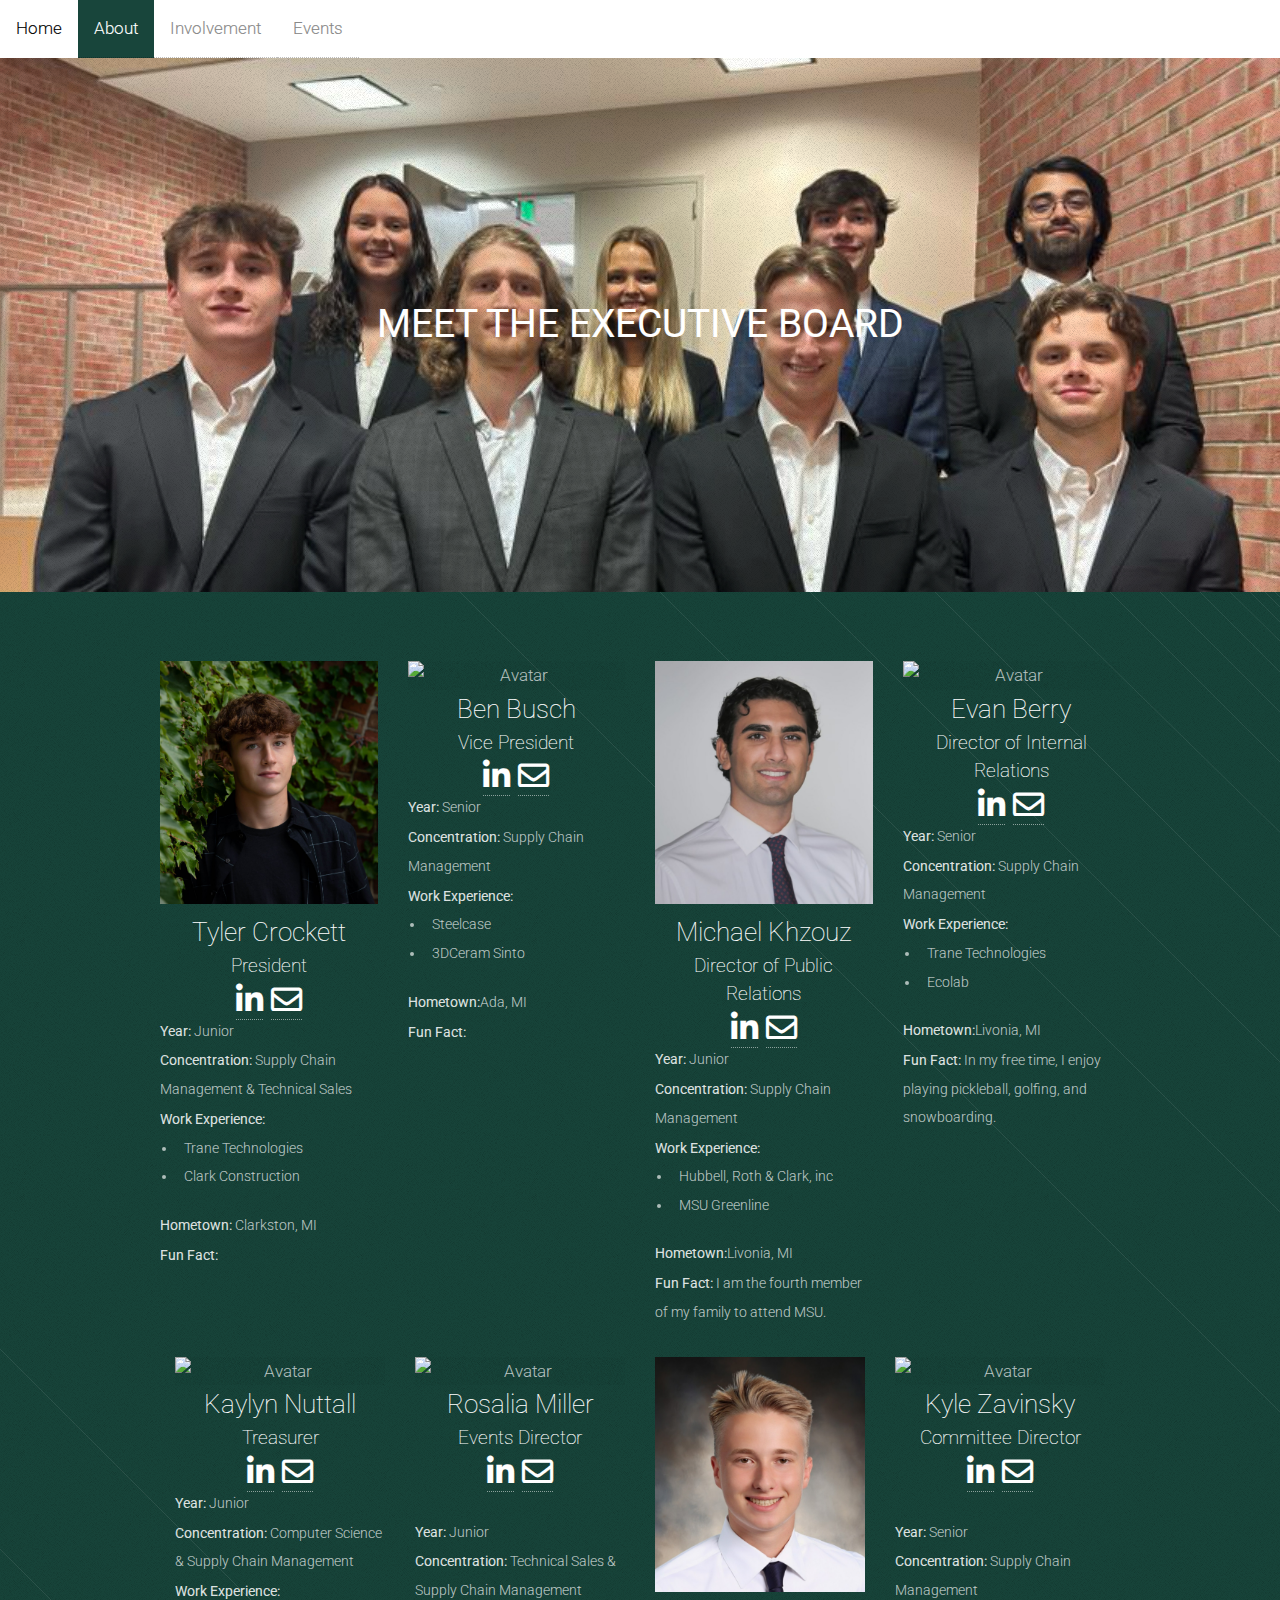
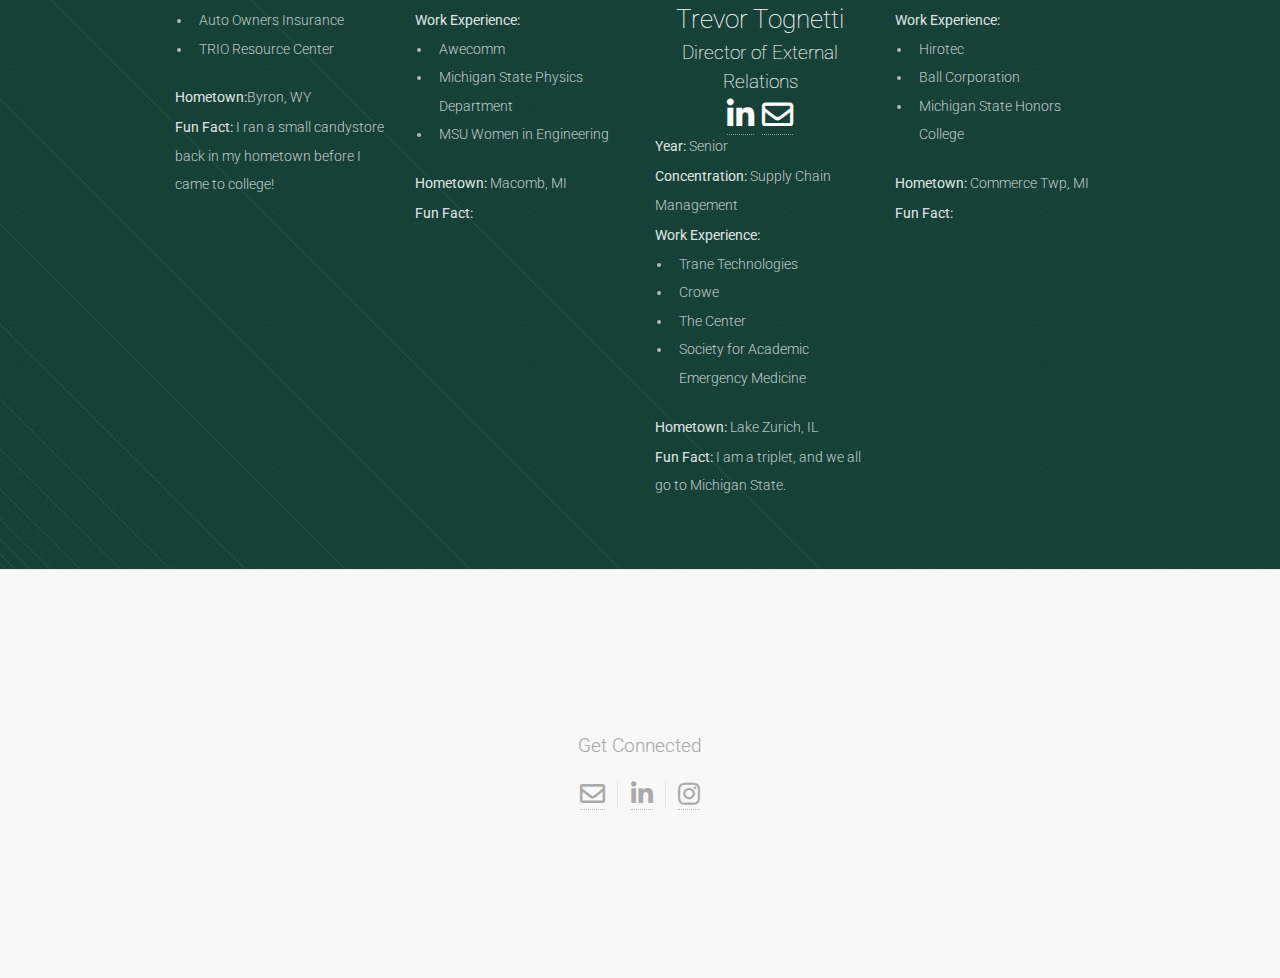
==== commit 032722be: "Update about.html" ====
--- a/about.html
+++ b/about.html
@@ -36,7 +36,7 @@
 					<div class="row">
 						<div class="col-3 col-12-narrow">
 							<section>
-									<img src="images/Tyler.jpeg" alt="Avatar" class="image" style="width:100%">
+									<img src="images/Tyler C.jpg.jpeg" alt="Avatar" class="image" style="width:100%">
 									<header>
 										<h3>Tyler Crockett</h3>
 										<h2>President</h2>
@@ -60,7 +60,7 @@
 						</div>
 						<div class="col-3 col-12-narrow">
 							<section>
-									<img src="images/IMG_1429 - Ben Busch.jpeg" alt="Avatar" class="image" style="width:100%">
+									<img src="images/IMG_1429 - Ben B.jpg.jpeg" alt="Avatar" class="image" style="width:100%">
 									<header>
 										<h3>Ben Busch</h3>
 										<h2>Vice President</h2>
@@ -83,7 +83,7 @@
 						</div>
 						<div class="col-3 col-12-narrow">
 							<section>
-									<img src="images/khzouz.jpg" alt="Avatar" class="image" style="width:100%">
+									<img src="images/Michael K.jpg.jpg" alt="Avatar" class="image" style="width:100%">
 									<header>
 										<h3>Michael Khzouz</h3>
 										<h2>Director of Public Relations</h2>
@@ -107,7 +107,7 @@
 						</div>
 						<div class="col-3 col-12-narrow">
 							<section>
-									<img src="images/IMG_9378 - Evan Berry.jpeg" alt="Avatar" class="image" style="width:100%">
+									<img src="images/IMG_9378 - Evan B.jpg.jpeg" alt="Avatar" class="image" style="width:100%">
 									<header>
 										<h3>Evan Berry</h3>
 										<h2>Director of Internal Relations</h2>
@@ -133,7 +133,7 @@
 								<div class="row">
 									<div class="col-3 col-12-narrow">
 										<section>
-												<img src="images/ID pic - Kaylyn Nuttall.jpg" alt="Avatar" class="image" style="width:100%">
+												<img src="images/ID pic - Kaylyn N.jpg.jpg" alt="Avatar" class="image" style="width:100%">
 												<header>
 													<h3>Kaylyn Nuttall</h3>
 													<h2>Treasurer</h2>
@@ -156,7 +156,7 @@
 									</div>
 									<div class="col-3 col-12-narrow">
 										<section>
-												<img src="images/img - Rosalia Miller.jpeg" alt="Avatar" class="image" style="width:100%">
+												<img src="images/img - Rosalia M.jpg.jpeg" alt="Avatar" class="image" style="width:100%">
 												<header>
 													<h3>Rosalia Miller</h3>
 													<h2>Events Director</h2>
@@ -180,7 +180,7 @@
 									</div>
 									<div class="col-3 col-12-narrow">
 										<section>
-												<img src="images/Trevor.jpg" alt="Avatar" class="image" style="width:100%">
+												<img src="images/Trevor T.jpg.jpg" alt="Avatar" class="image" style="width:100%">
 												<header>
 													<h3>Trevor Tognetti</h3>
 													<h2>Director of External Relations</h2>
@@ -205,7 +205,7 @@
 									</div>
 									<div class="col-3 col-12-narrow">
 										<section>
-												<img src="images/IMG - Kyle Zavinsky.PNG" alt="Avatar" class="image" style="width:100%">
+												<img src="images/IMG - Kyle Z.jpg.PNG" alt="Avatar" class="image" style="width:100%">
 												<header>
 													<h3>Kyle Zavinsky</h3>
 													<h2>Committee Director</h2>
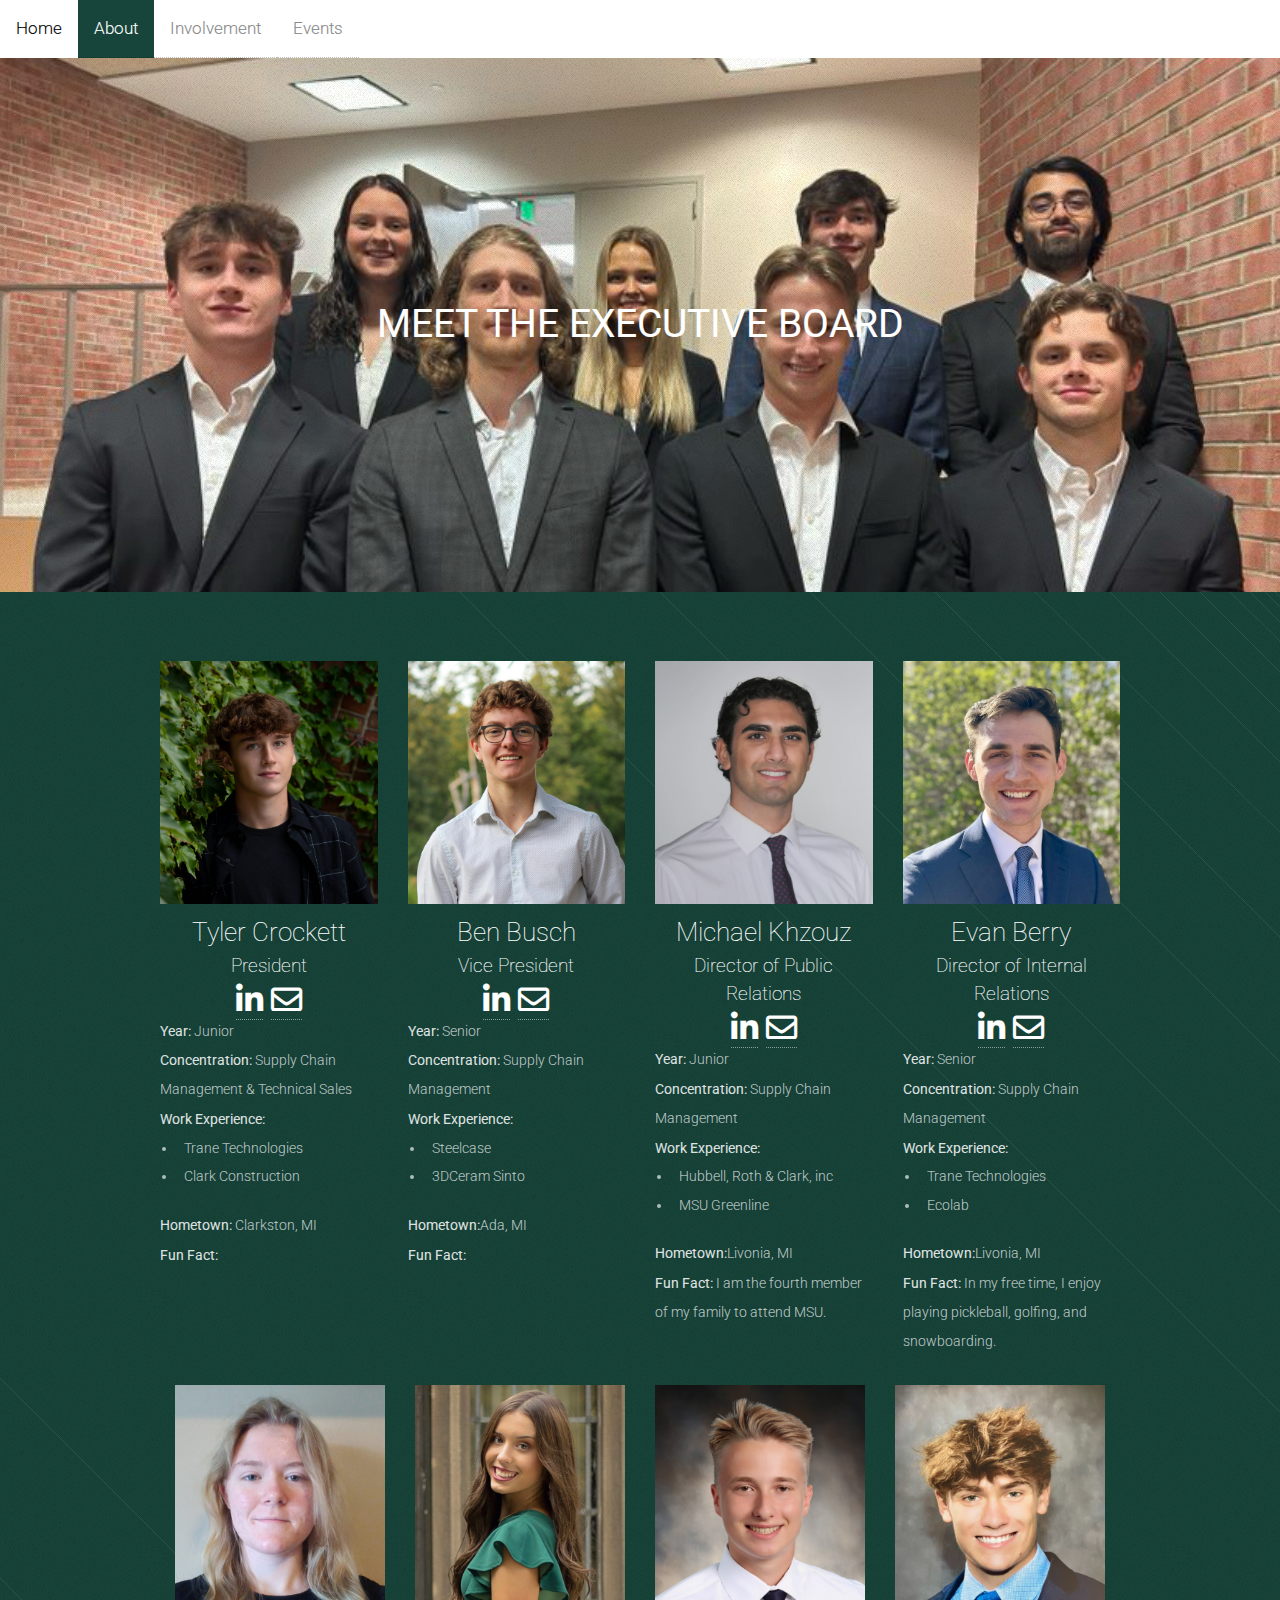
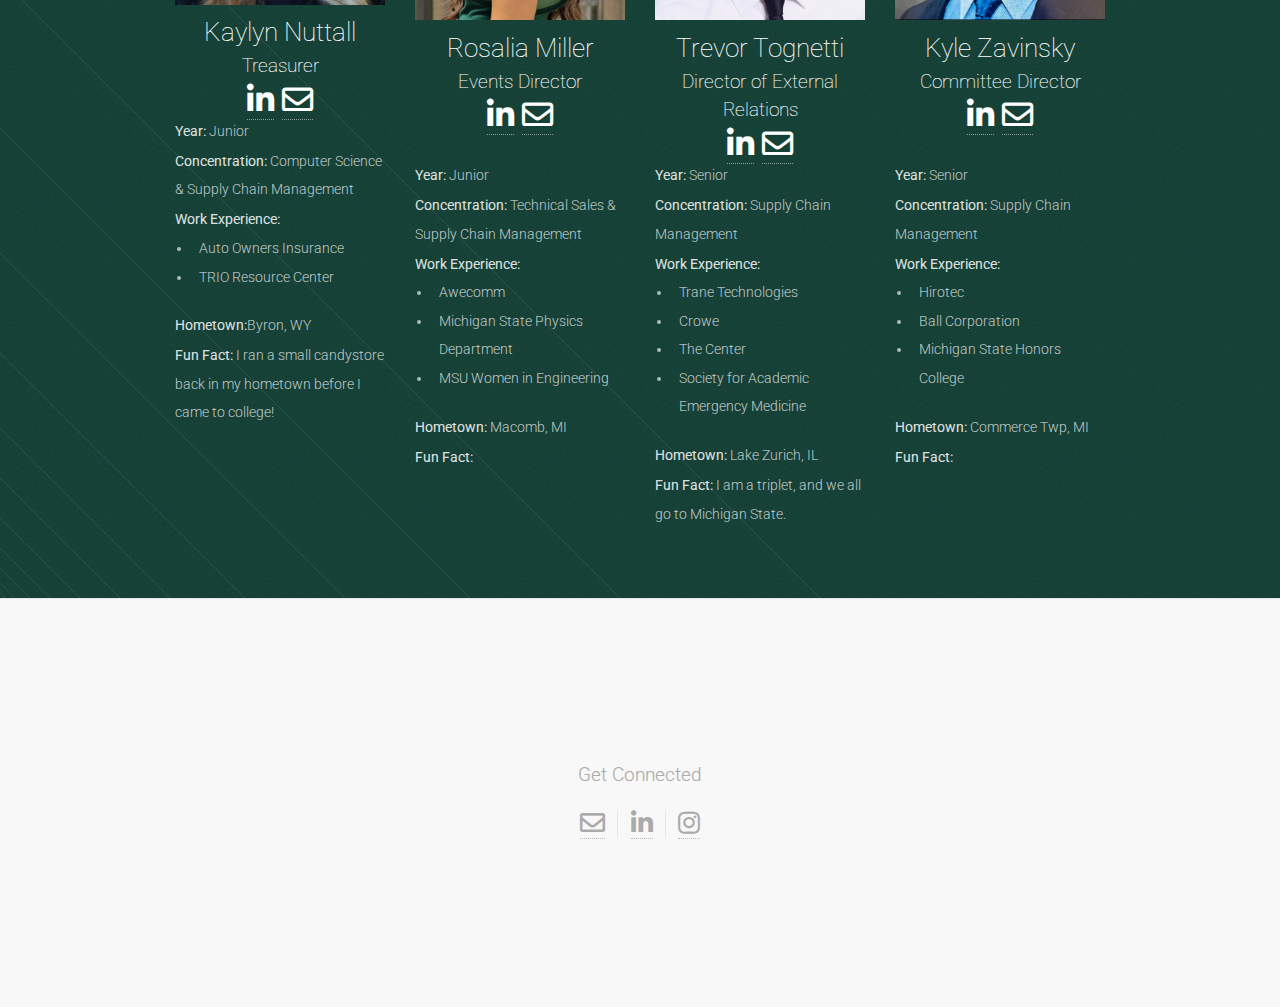
==== commit fd1a8f09: "Update about.html" ====
--- a/about.html
+++ b/about.html
@@ -60,7 +60,7 @@
 						</div>
 						<div class="col-3 col-12-narrow">
 							<section>
-									<img src="images/IMG_1429 - Ben B.jpg.jpeg" alt="Avatar" class="image" style="width:100%">
+									<img src="images/Ben B.jpg.jpeg" alt="Avatar" class="image" style="width:100%">
 									<header>
 										<h3>Ben Busch</h3>
 										<h2>Vice President</h2>
@@ -107,7 +107,7 @@
 						</div>
 						<div class="col-3 col-12-narrow">
 							<section>
-									<img src="images/IMG_9378 - Evan B.jpg.jpeg" alt="Avatar" class="image" style="width:100%">
+									<img src="images/Evan B.jpg.jpeg" alt="Avatar" class="image" style="width:100%">
 									<header>
 										<h3>Evan Berry</h3>
 										<h2>Director of Internal Relations</h2>
@@ -133,7 +133,7 @@
 								<div class="row">
 									<div class="col-3 col-12-narrow">
 										<section>
-												<img src="images/ID pic - Kaylyn N.jpg.jpg" alt="Avatar" class="image" style="width:100%">
+												<img src="images/Kaylyn N.jpg.jpg" alt="Avatar" class="image" style="width:100%">
 												<header>
 													<h3>Kaylyn Nuttall</h3>
 													<h2>Treasurer</h2>
@@ -156,7 +156,7 @@
 									</div>
 									<div class="col-3 col-12-narrow">
 										<section>
-												<img src="images/img - Rosalia M.jpg.jpeg" alt="Avatar" class="image" style="width:100%">
+												<img src="images/Rosalia M.jpg.jpeg" alt="Avatar" class="image" style="width:100%">
 												<header>
 													<h3>Rosalia Miller</h3>
 													<h2>Events Director</h2>
@@ -205,7 +205,7 @@
 									</div>
 									<div class="col-3 col-12-narrow">
 										<section>
-												<img src="images/IMG - Kyle Z.jpg.PNG" alt="Avatar" class="image" style="width:100%">
+												<img src="images/Kyle Z.jpg.PNG" alt="Avatar" class="image" style="width:100%">
 												<header>
 													<h3>Kyle Zavinsky</h3>
 													<h2>Committee Director</h2>
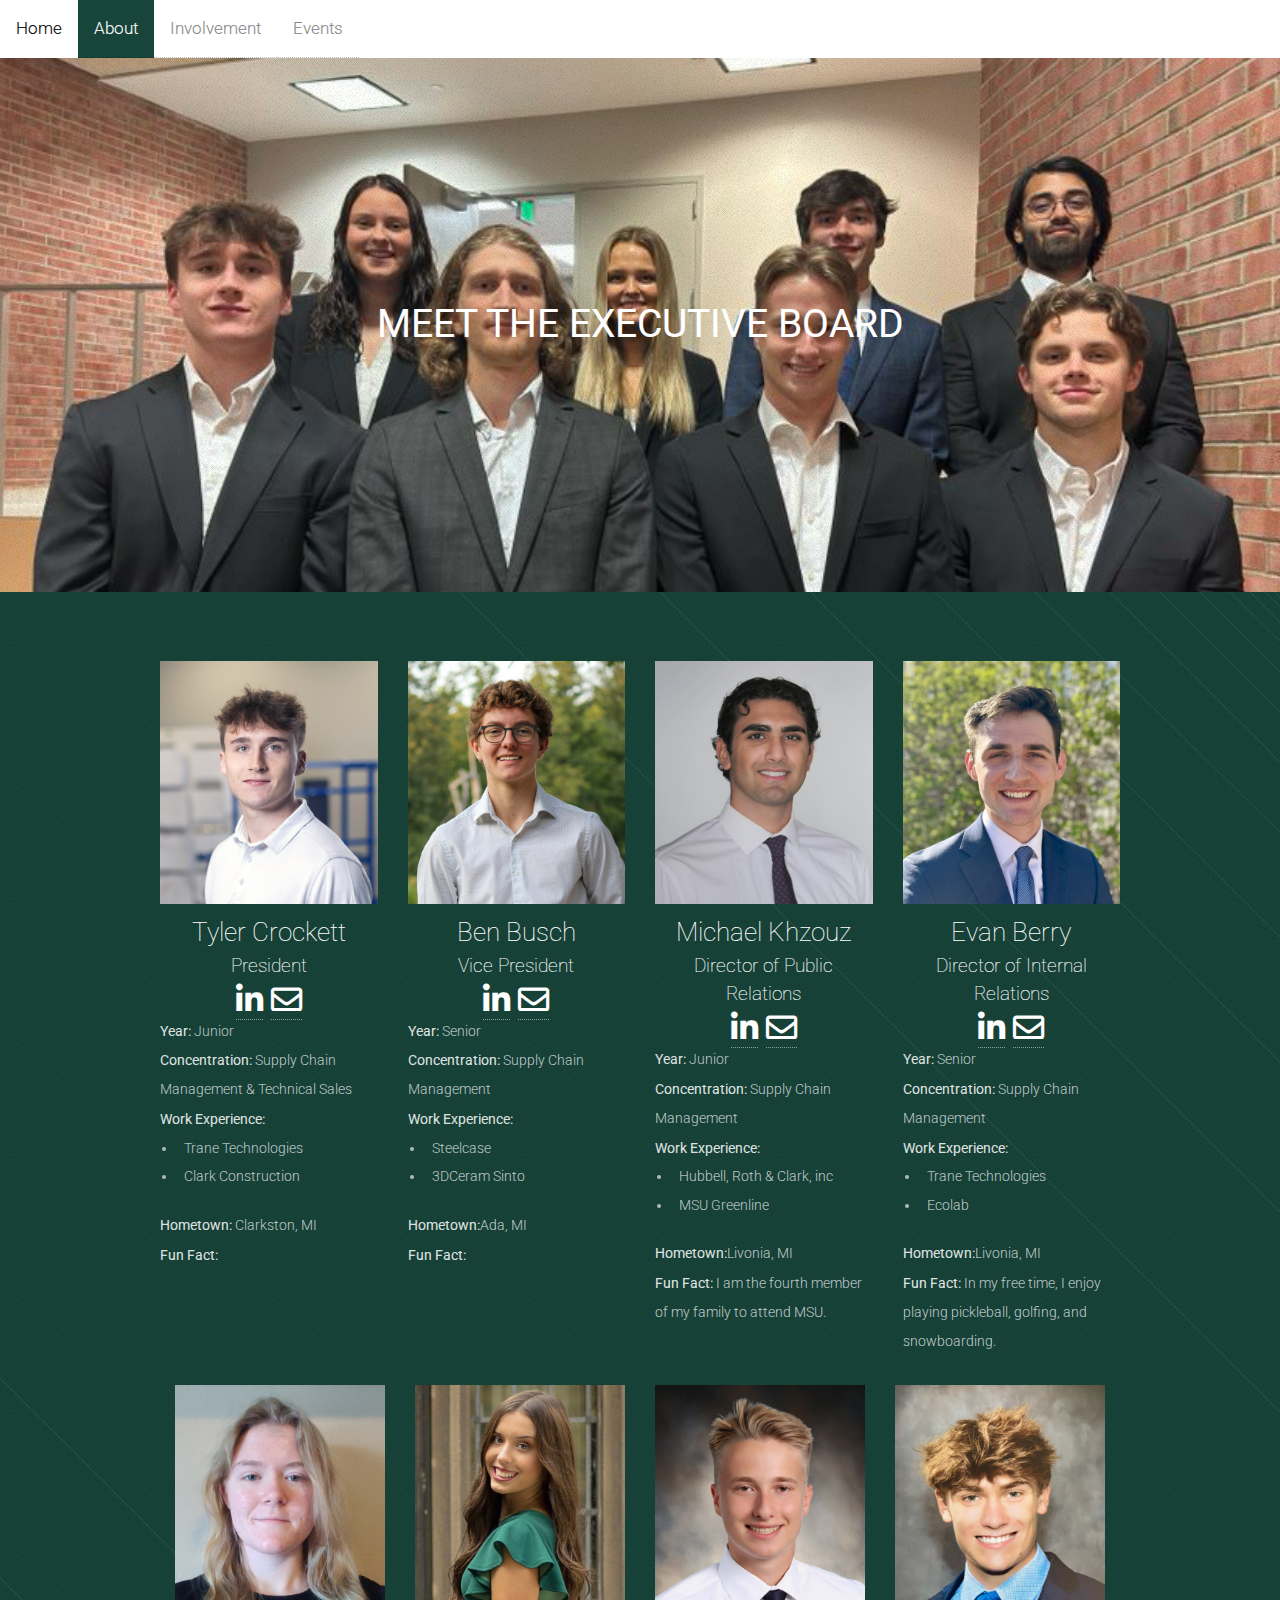
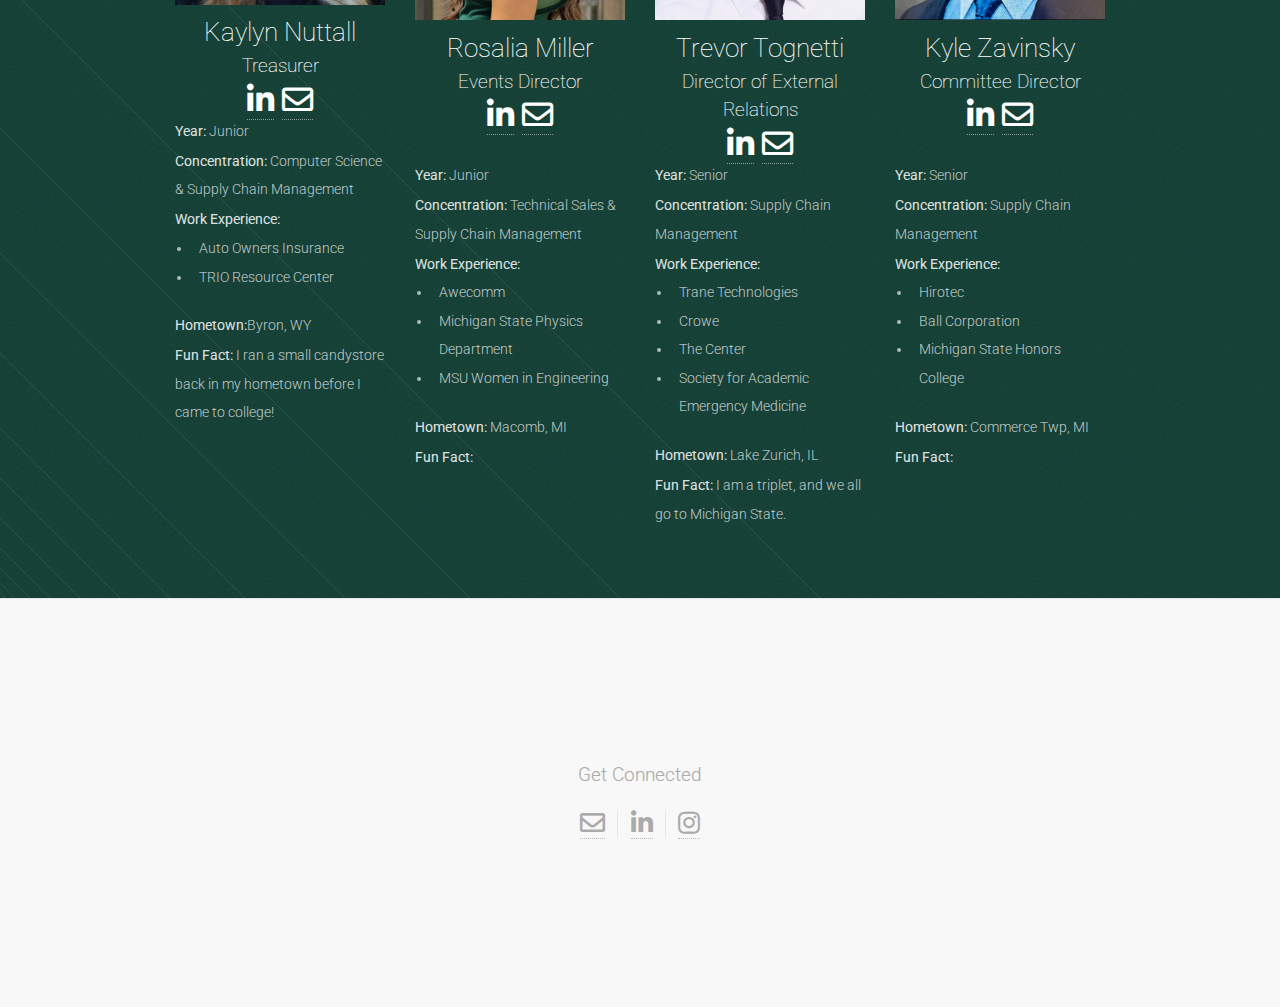
==== commit 298fe8f6: "Update about.html" ====
--- a/about.html
+++ b/about.html
@@ -36,7 +36,7 @@
 					<div class="row">
 						<div class="col-3 col-12-narrow">
 							<section>
-									<img src="images/Tyler C.jpg.jpeg" alt="Avatar" class="image" style="width:100%">
+									<img src="images/Tyler C.jpeg" alt="Avatar" class="image" style="width:100%">
 									<header>
 										<h3>Tyler Crockett</h3>
 										<h2>President</h2>
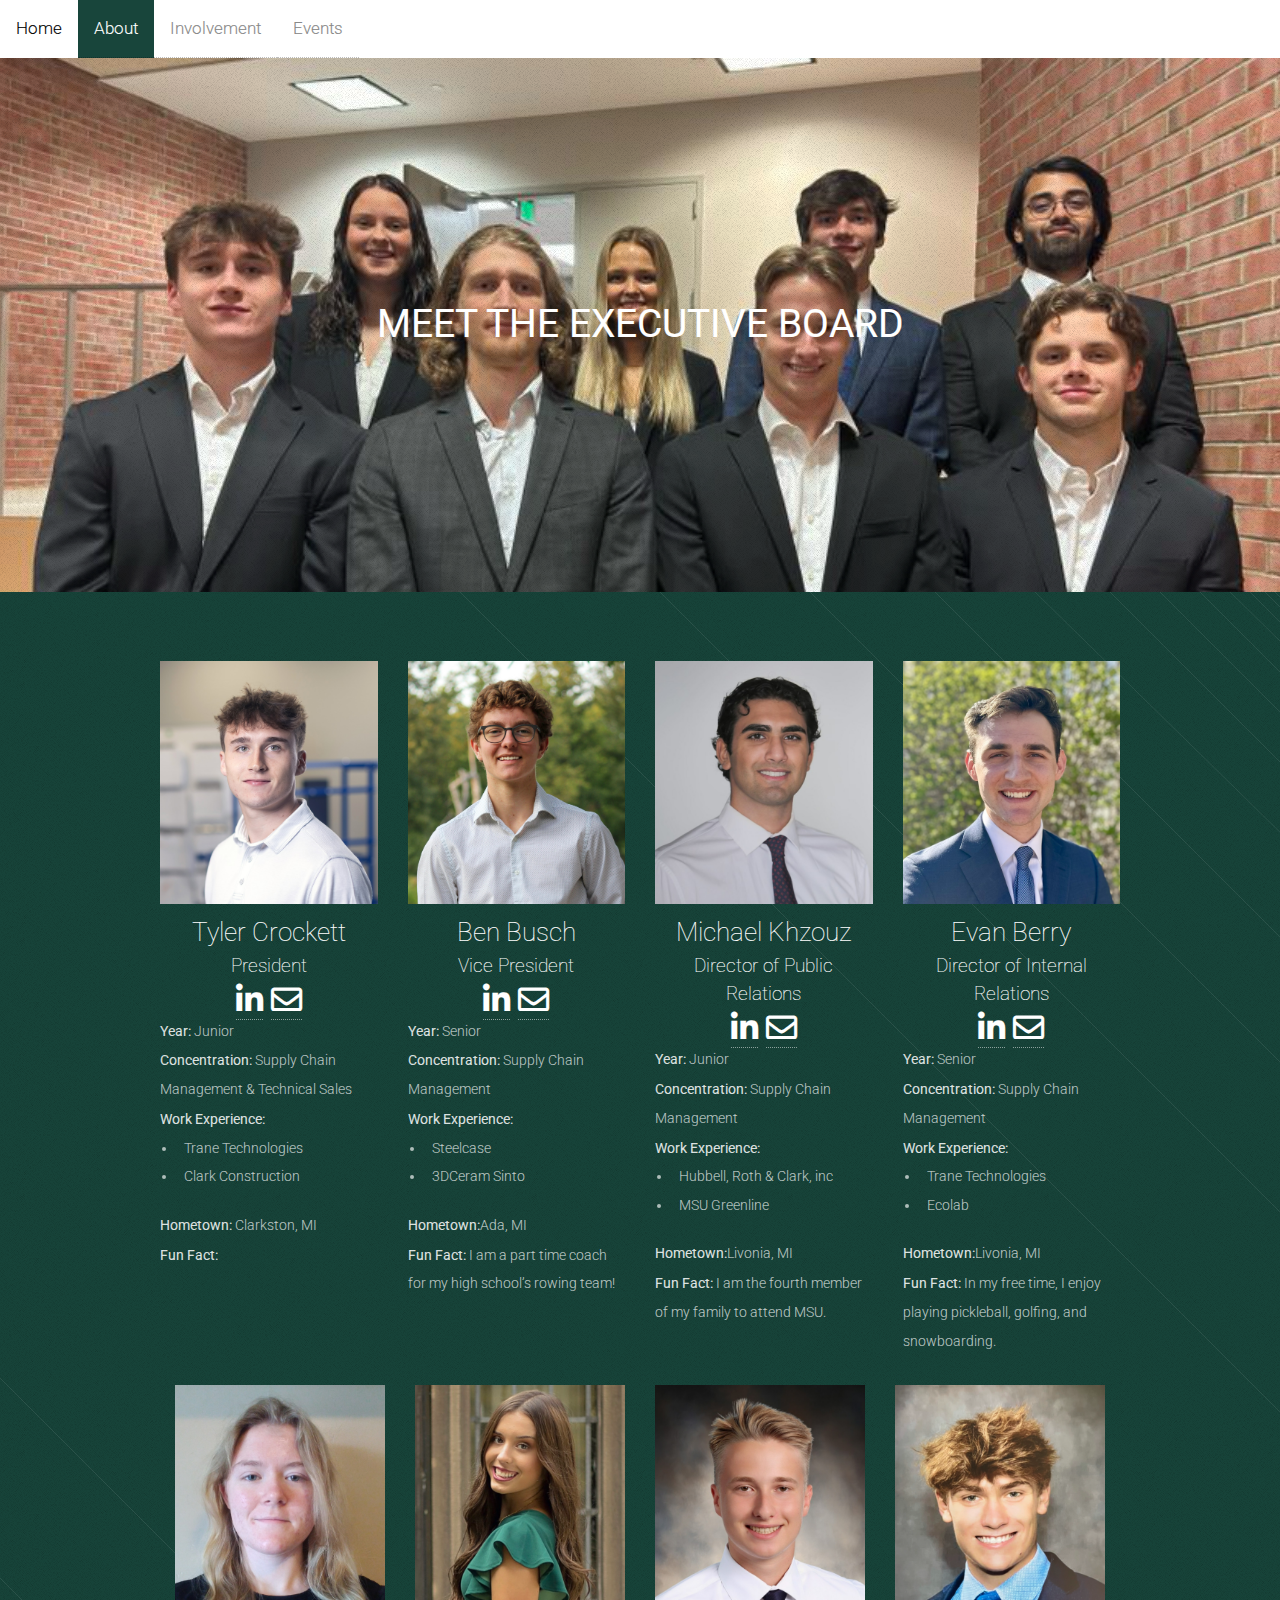
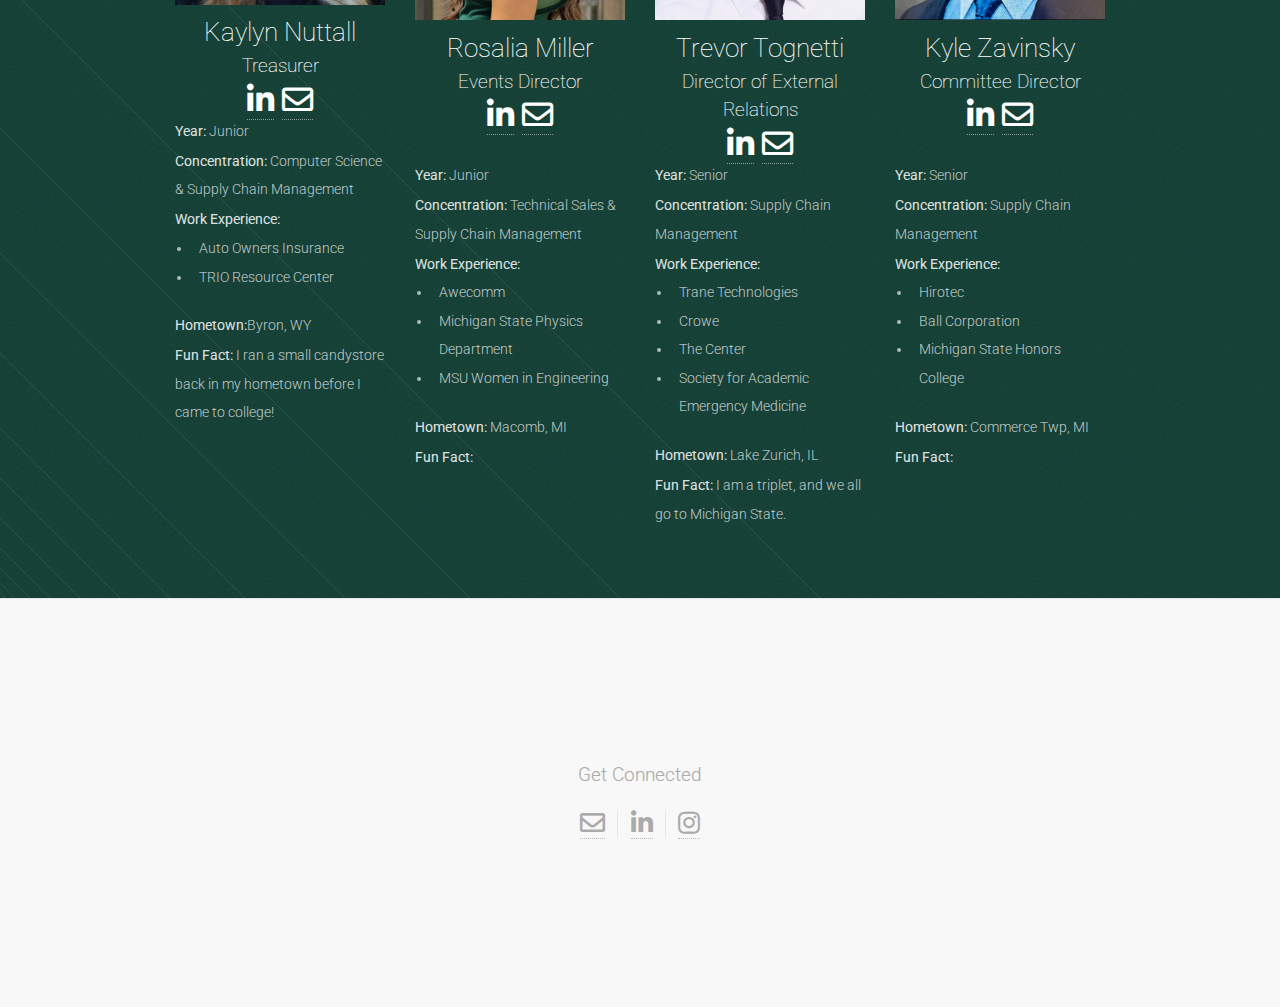
==== commit c34eeed4: "Update about.html" ====
--- a/about.html
+++ b/about.html
@@ -77,7 +77,7 @@
 											</ul>
 										</p>
 										<p><strong>Hometown:</strong>Ada, MI</p>
-										<p><strong>Fun Fact:</strong></p>
+										<p><strong>Fun Fact:</strong> I am a part time coach for my high school’s rowing team!</p>
 									</header>
 							</section>
 						</div>
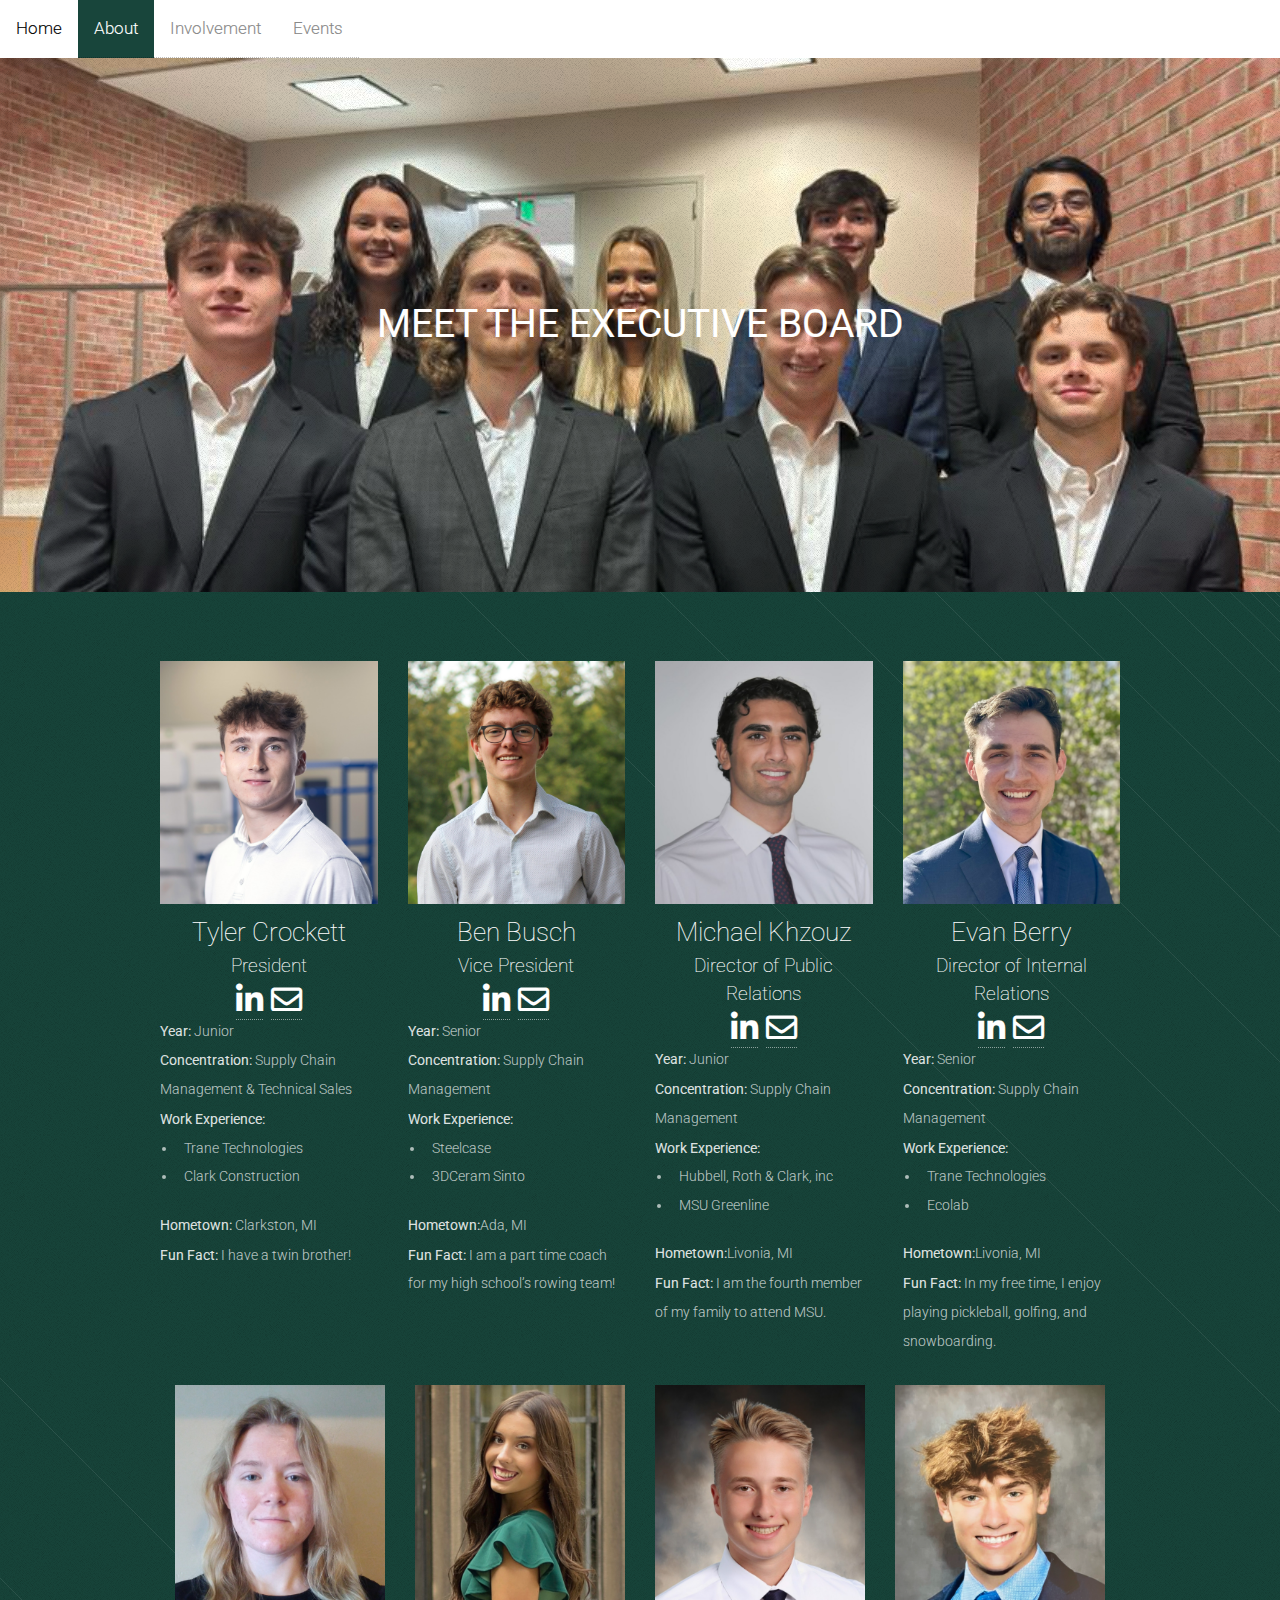
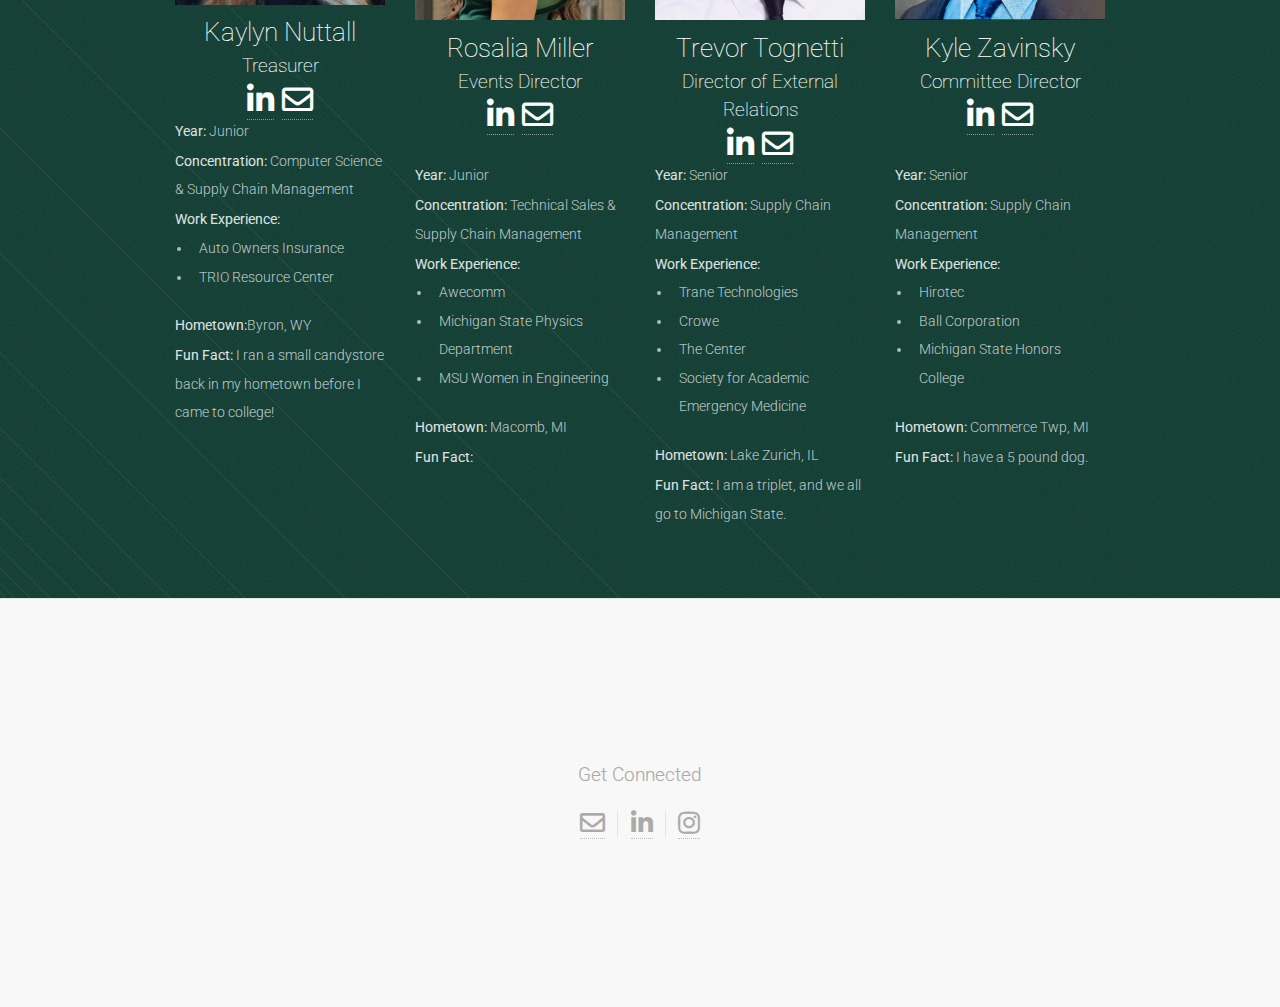
==== commit b7d446ac: "Update about.html" ====
--- a/about.html
+++ b/about.html
@@ -54,7 +54,7 @@
 										</ul>
 									</p>
 										<p><strong>Hometown:</strong> Clarkston, MI</p>
-										<p><strong>Fun Fact:</strong></p>
+										<p><strong>Fun Fact:</strong> I have a twin brother!</p>
 									</header>
 							</section>
 						</div>
@@ -224,7 +224,7 @@
 														</ul>
 													</p>
 													<p><strong>Hometown:</strong> Commerce Twp, MI</p>
-													<p><strong>Fun Fact:</strong></p>
+													<p><strong>Fun Fact:</strong> I have a 5 pound dog.</p>
 												</header>
 										</section>
 									</div>
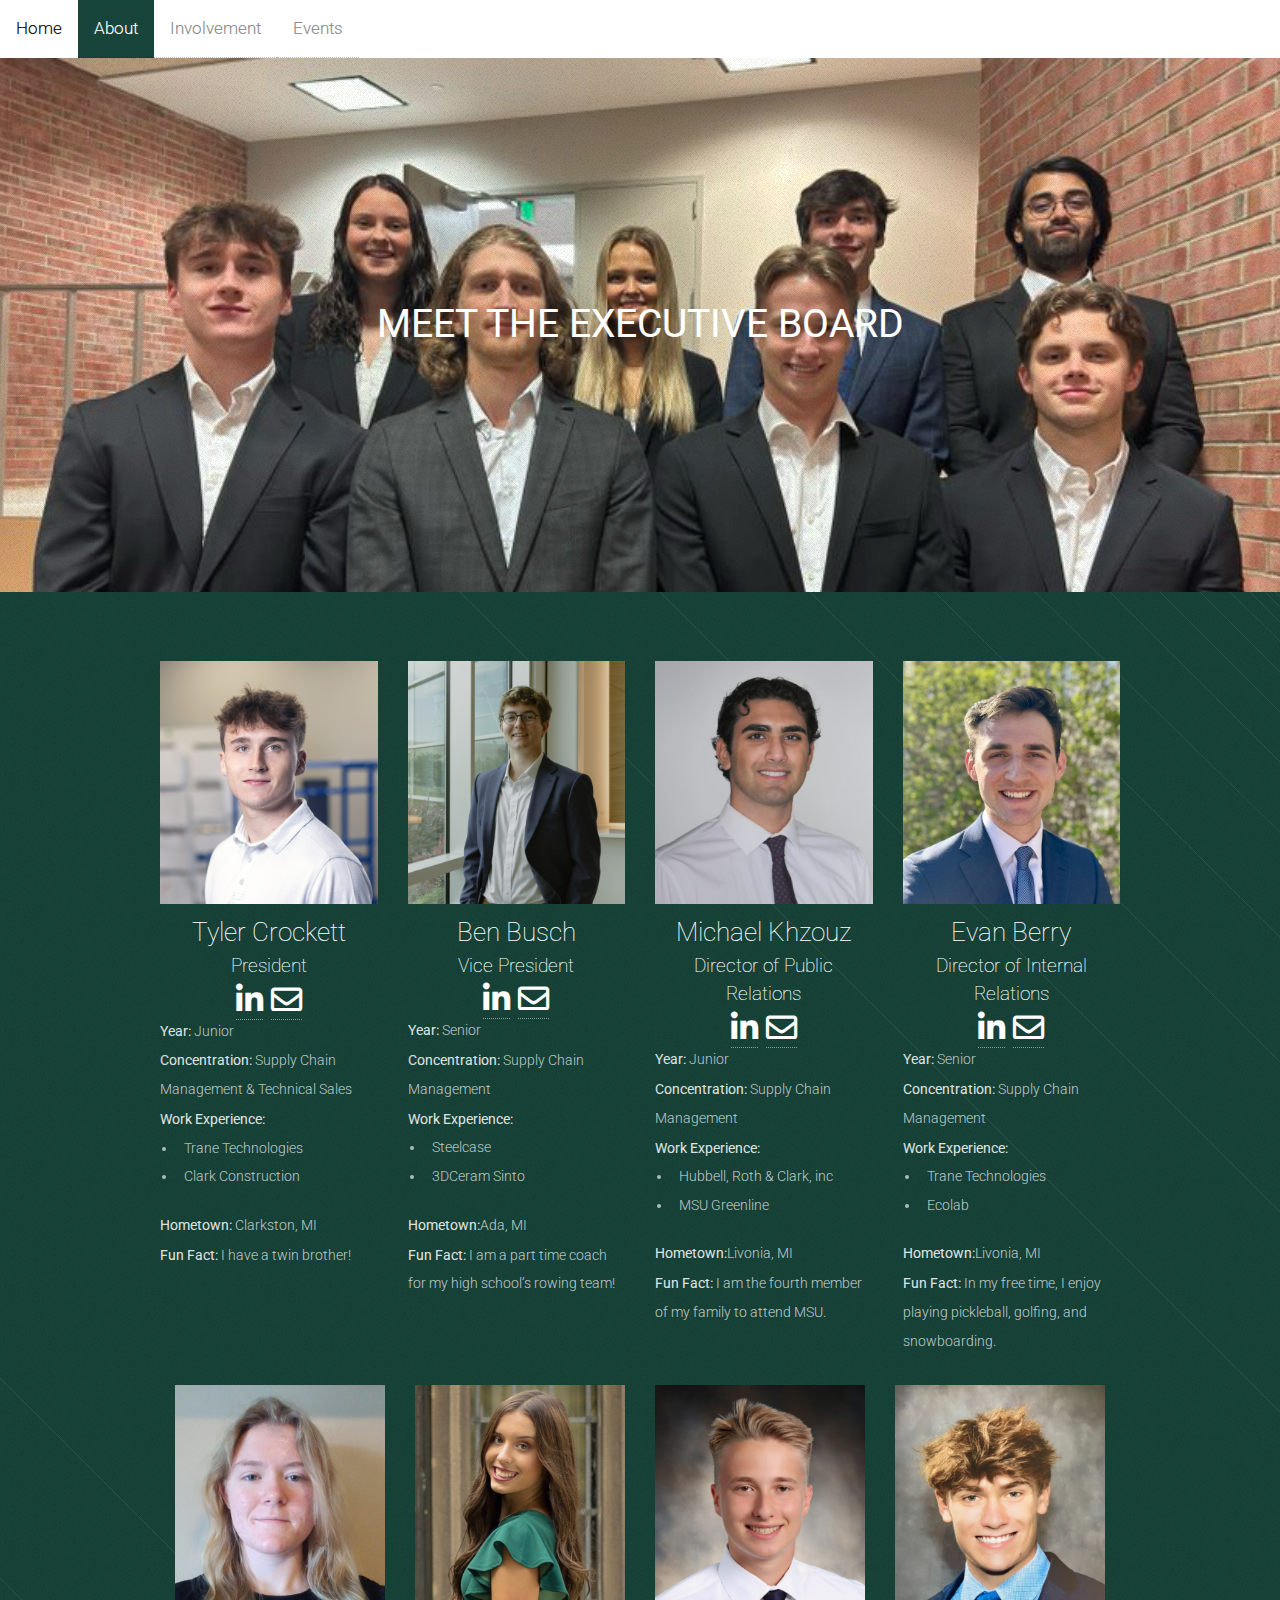
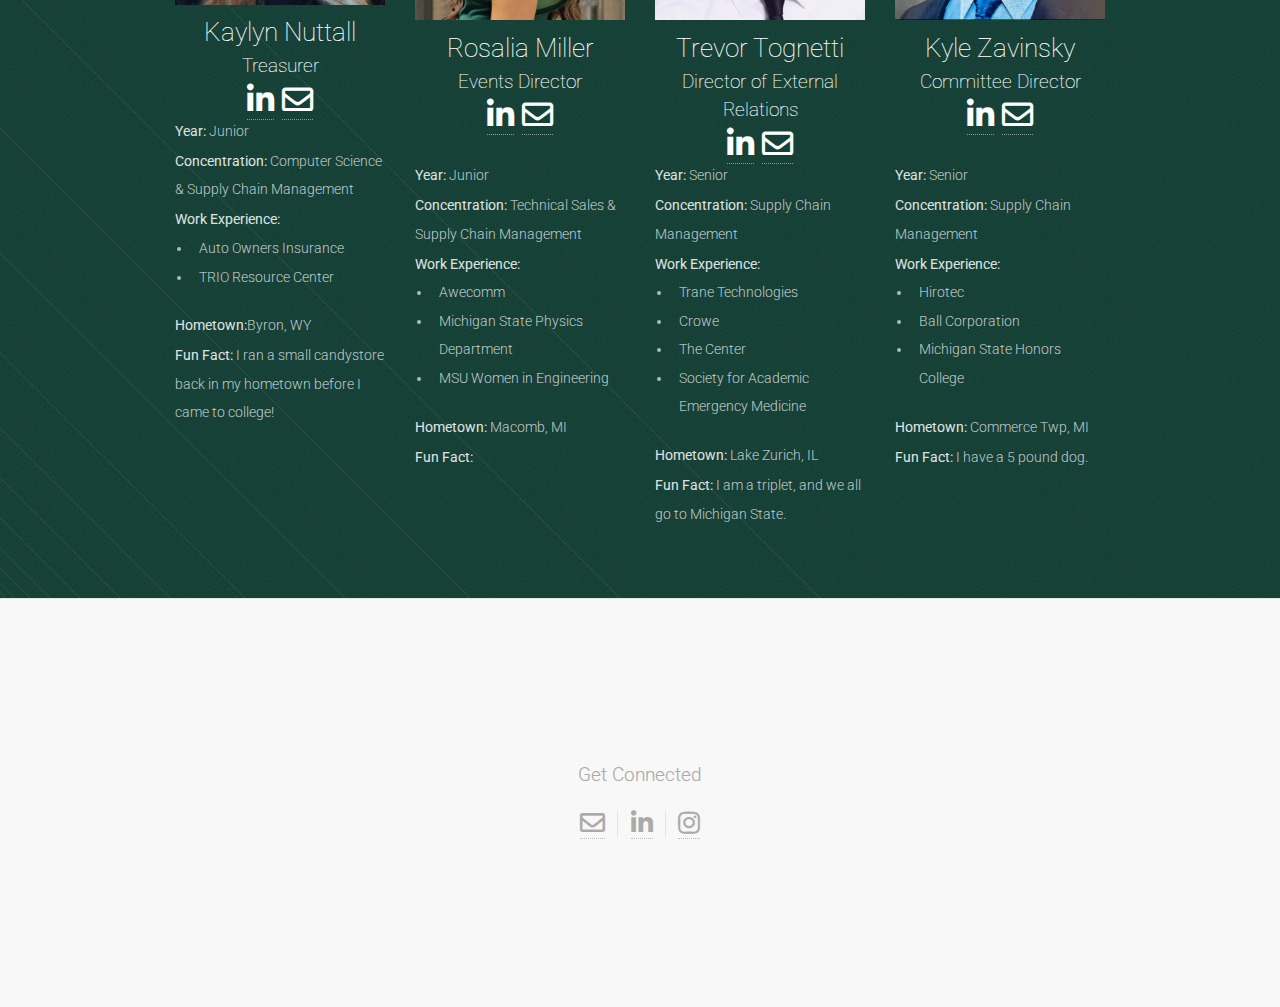
==== commit 797d4e1b: "Update about.html" ====
--- a/about.html
+++ b/about.html
@@ -60,7 +60,7 @@
 						</div>
 						<div class="col-3 col-12-narrow">
 							<section>
-									<img src="images/Ben B.jpg.jpeg" alt="Avatar" class="image" style="width:100%">
+									<img src="images/Ben (New).jpg" alt="Avatar" class="image" style="width:100%">
 									<header>
 										<h3>Ben Busch</h3>
 										<h2>Vice President</h2>
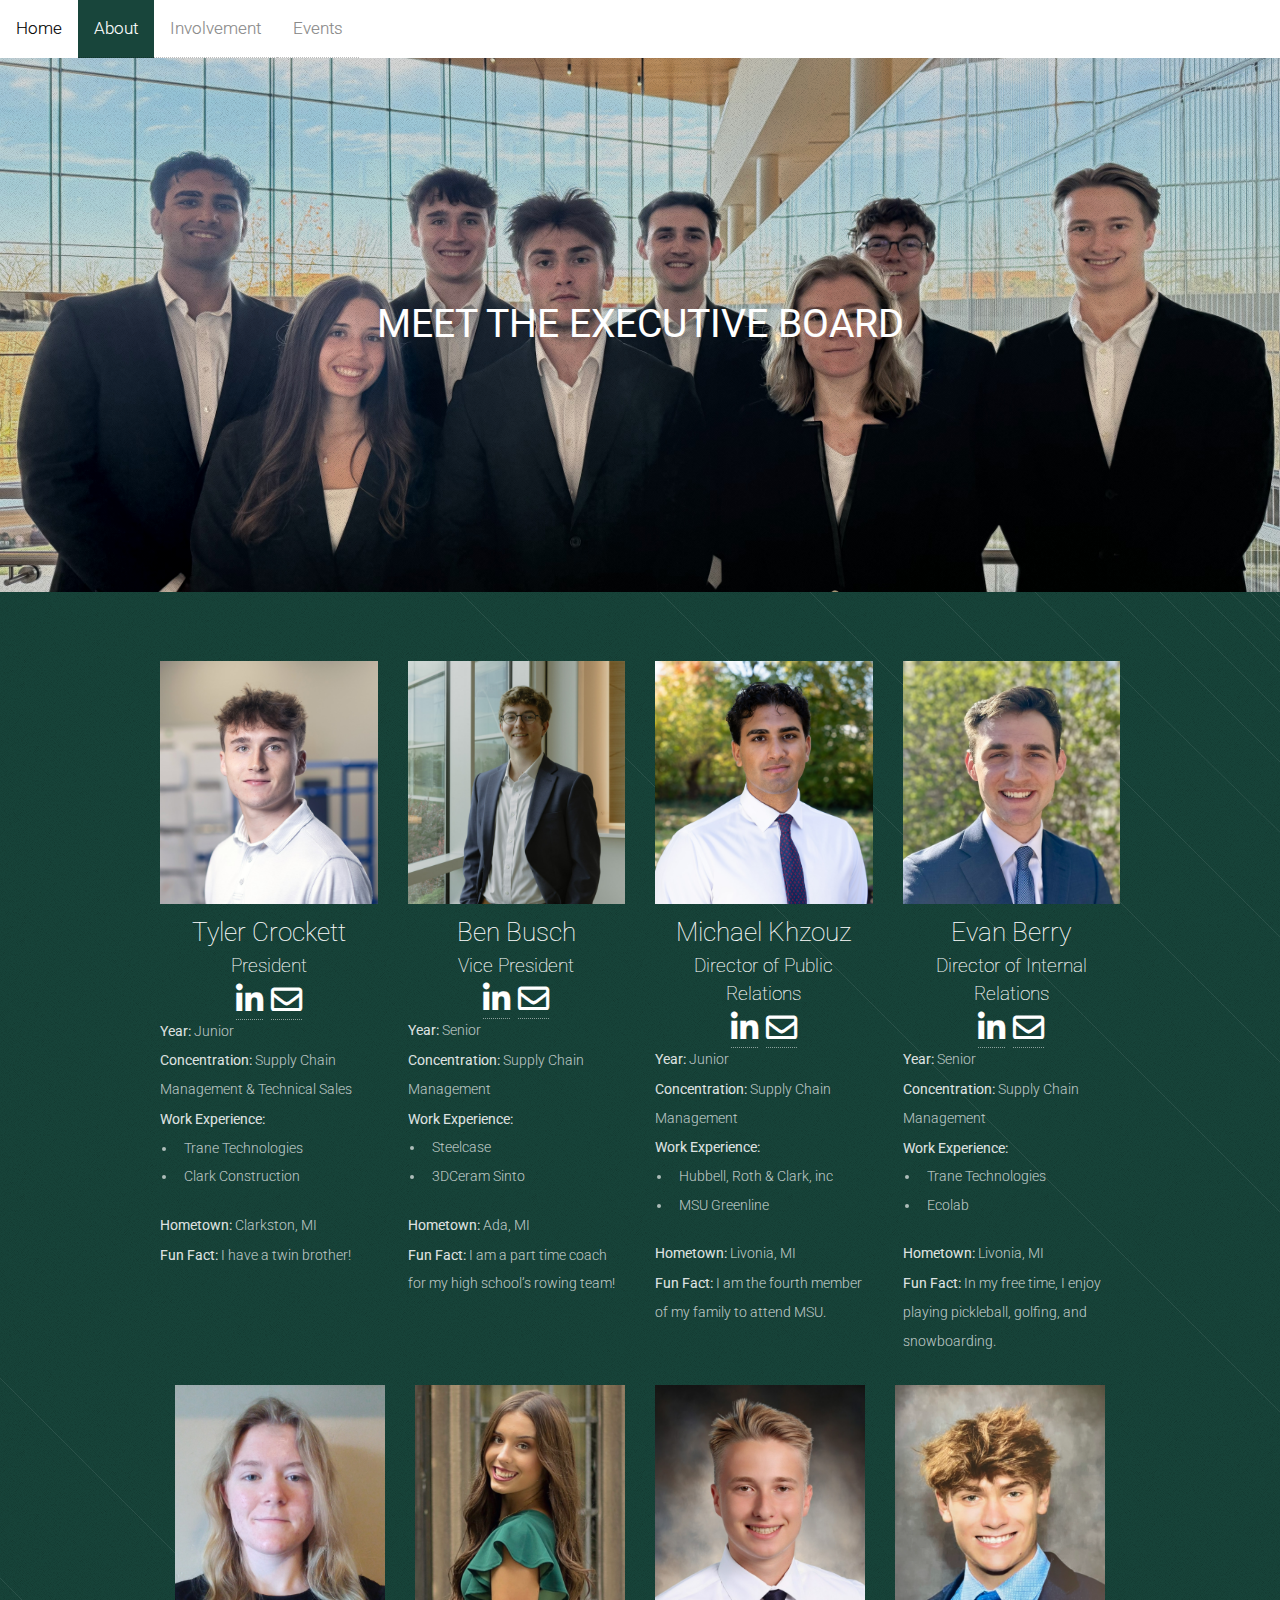
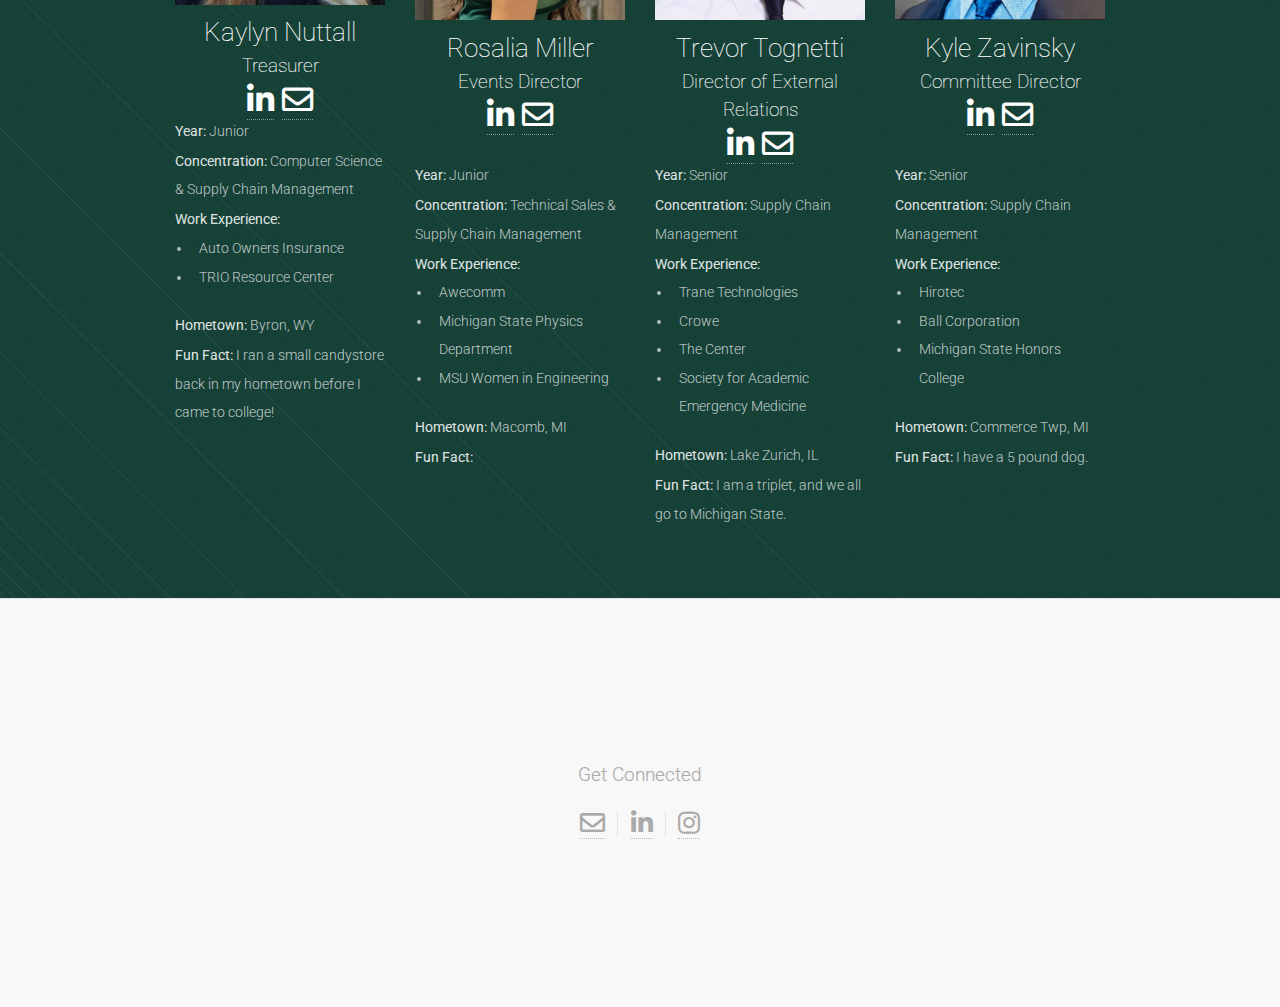
==== commit d895e92c: "Update (small fixes)  about.html" ====
--- a/about.html
+++ b/about.html
@@ -76,14 +76,14 @@
 												<li>3DCeram Sinto</li>
 											</ul>
 										</p>
-										<p><strong>Hometown:</strong>Ada, MI</p>
+										<p><strong>Hometown:</strong> Ada, MI</p>
 										<p><strong>Fun Fact:</strong> I am a part time coach for my high school’s rowing team!</p>
 									</header>
 							</section>
 						</div>
 						<div class="col-3 col-12-narrow">
 							<section>
-									<img src="images/Michael K.jpg.jpg" alt="Avatar" class="image" style="width:100%">
+									<img src="images/Khzouz(new).jpg" alt="Avatar" class="image" style="width:100%">
 									<header>
 										<h3>Michael Khzouz</h3>
 										<h2>Director of Public Relations</h2>
@@ -100,7 +100,7 @@
 											
 											</ul>
 										</p>
-										<p><strong>Hometown:</strong>Livonia, MI</p>
+										<p><strong>Hometown:</strong> Livonia, MI</p>
 										<p><strong>Fun Fact:</strong> I am the fourth member of my family to attend MSU.</p>
 									</header>
 							</section>
@@ -123,7 +123,7 @@
 												<li>Ecolab</li>
 											</ul>
 										</p>
-										<p><strong>Hometown:</strong>Livonia, MI</p>
+										<p><strong>Hometown:</strong> Livonia, MI</p>
 										<p><strong>Fun Fact:</strong> In my free time, I enjoy playing pickleball, golfing, and snowboarding.</p>
 									</header>
 							</section>
@@ -149,7 +149,7 @@
 														<li>TRIO Resource Center</li>
 													</ul>
 												</p>
-													<p><strong>Hometown:</strong>Byron, WY</p>
+													<p><strong>Hometown:</strong> Byron, WY</p>
 													<p><strong>Fun Fact:</strong> I ran a small candystore back in my hometown before I came to college!</p>
 												</header>
 										</section>
--- a/assets/css/main.css
+++ b/assets/css/main.css
@@ -2261,7 +2261,7 @@
 			#header2 {
 				position: relative;
 				margin: 0;
-				background-image: url("images/overlay.png"), url("../../images/eboard.png");
+				background-image: url("images/overlay.png"), url("../../images/Eboard24.jpg");
 				background-size: auto, cover;
 				background-position: top left, center;
 				background-repeat: repeat, no-repeat;
@@ -2332,7 +2332,7 @@
 							#header4 {
 								position: relative;
 								margin: 0;
-								background-image: url("images/overlay.png"), url("../../images/logo banner.png");
+								background-image: url("images/overlay.png"), url("../../images/Newsletter Banner.png");
 								background-size: auto, cover;
 								background-position: top left, center;
 								background-repeat: repeat, no-repeat;
